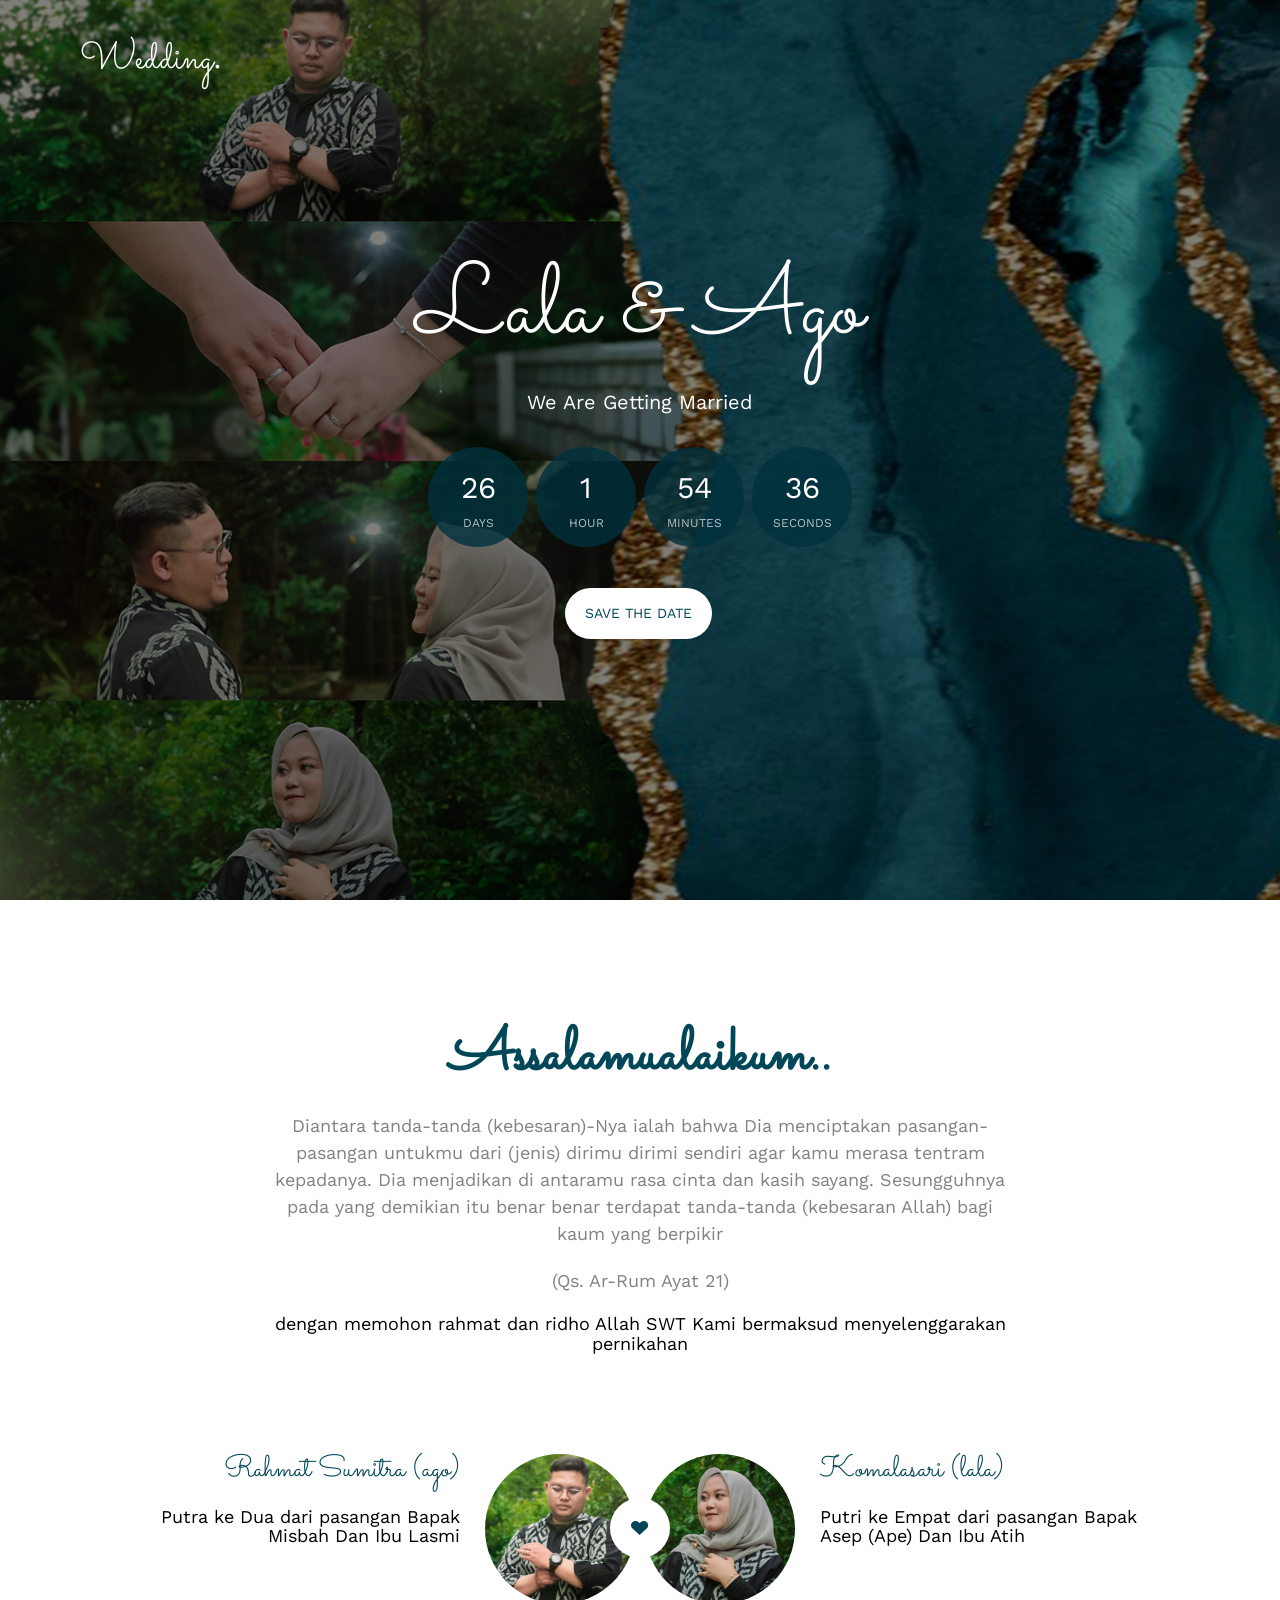
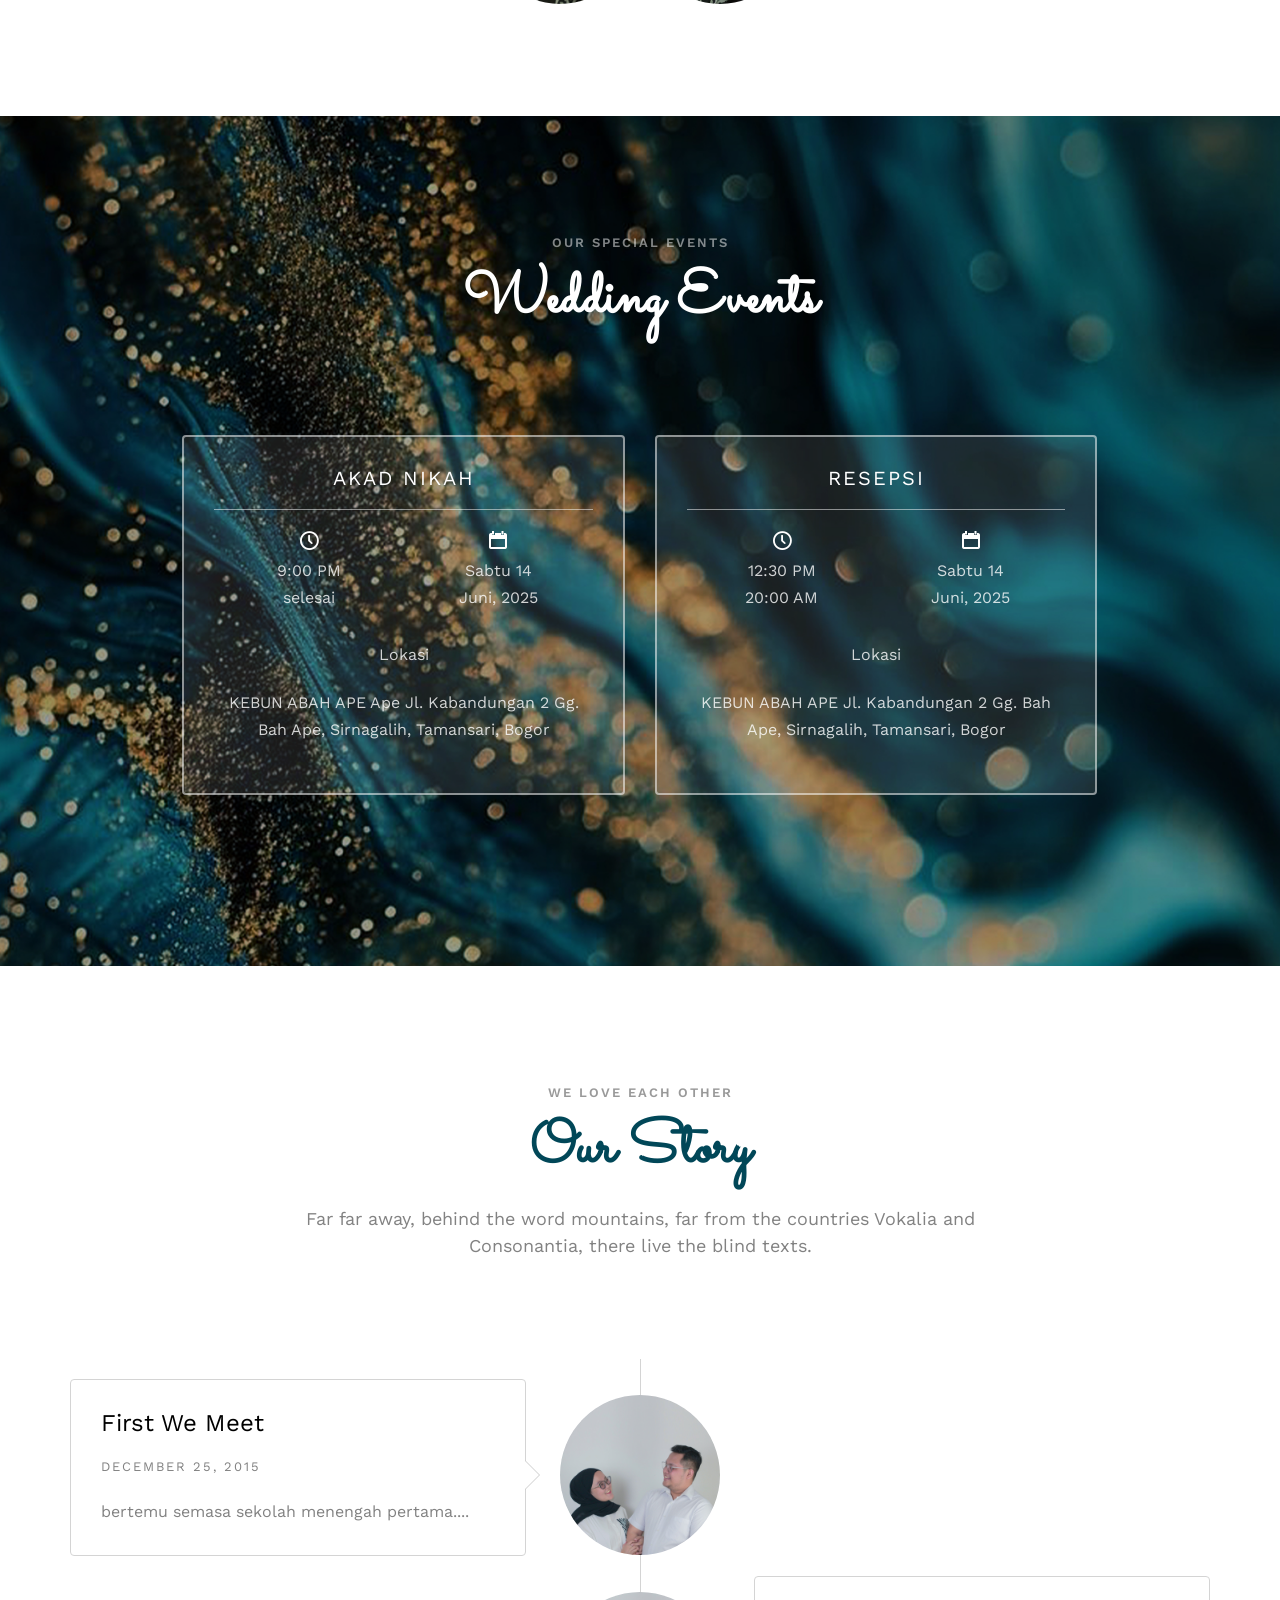
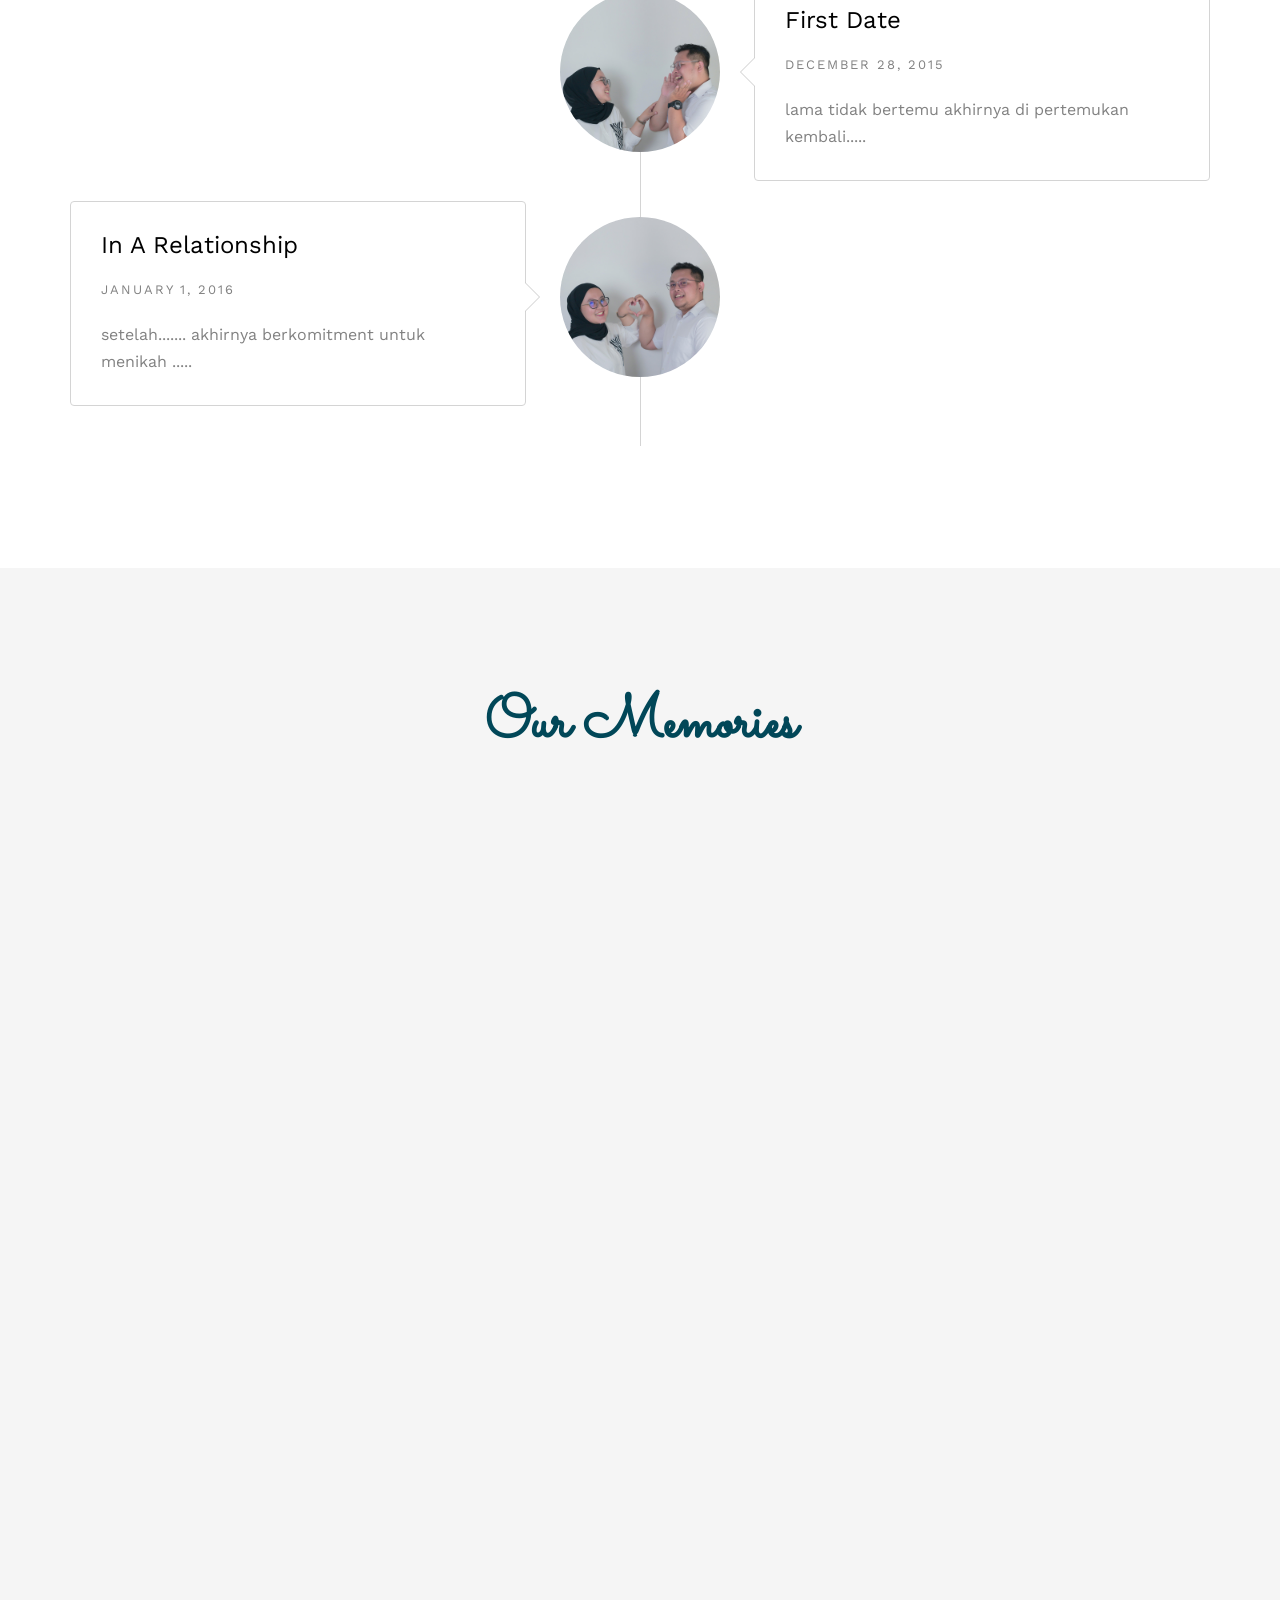
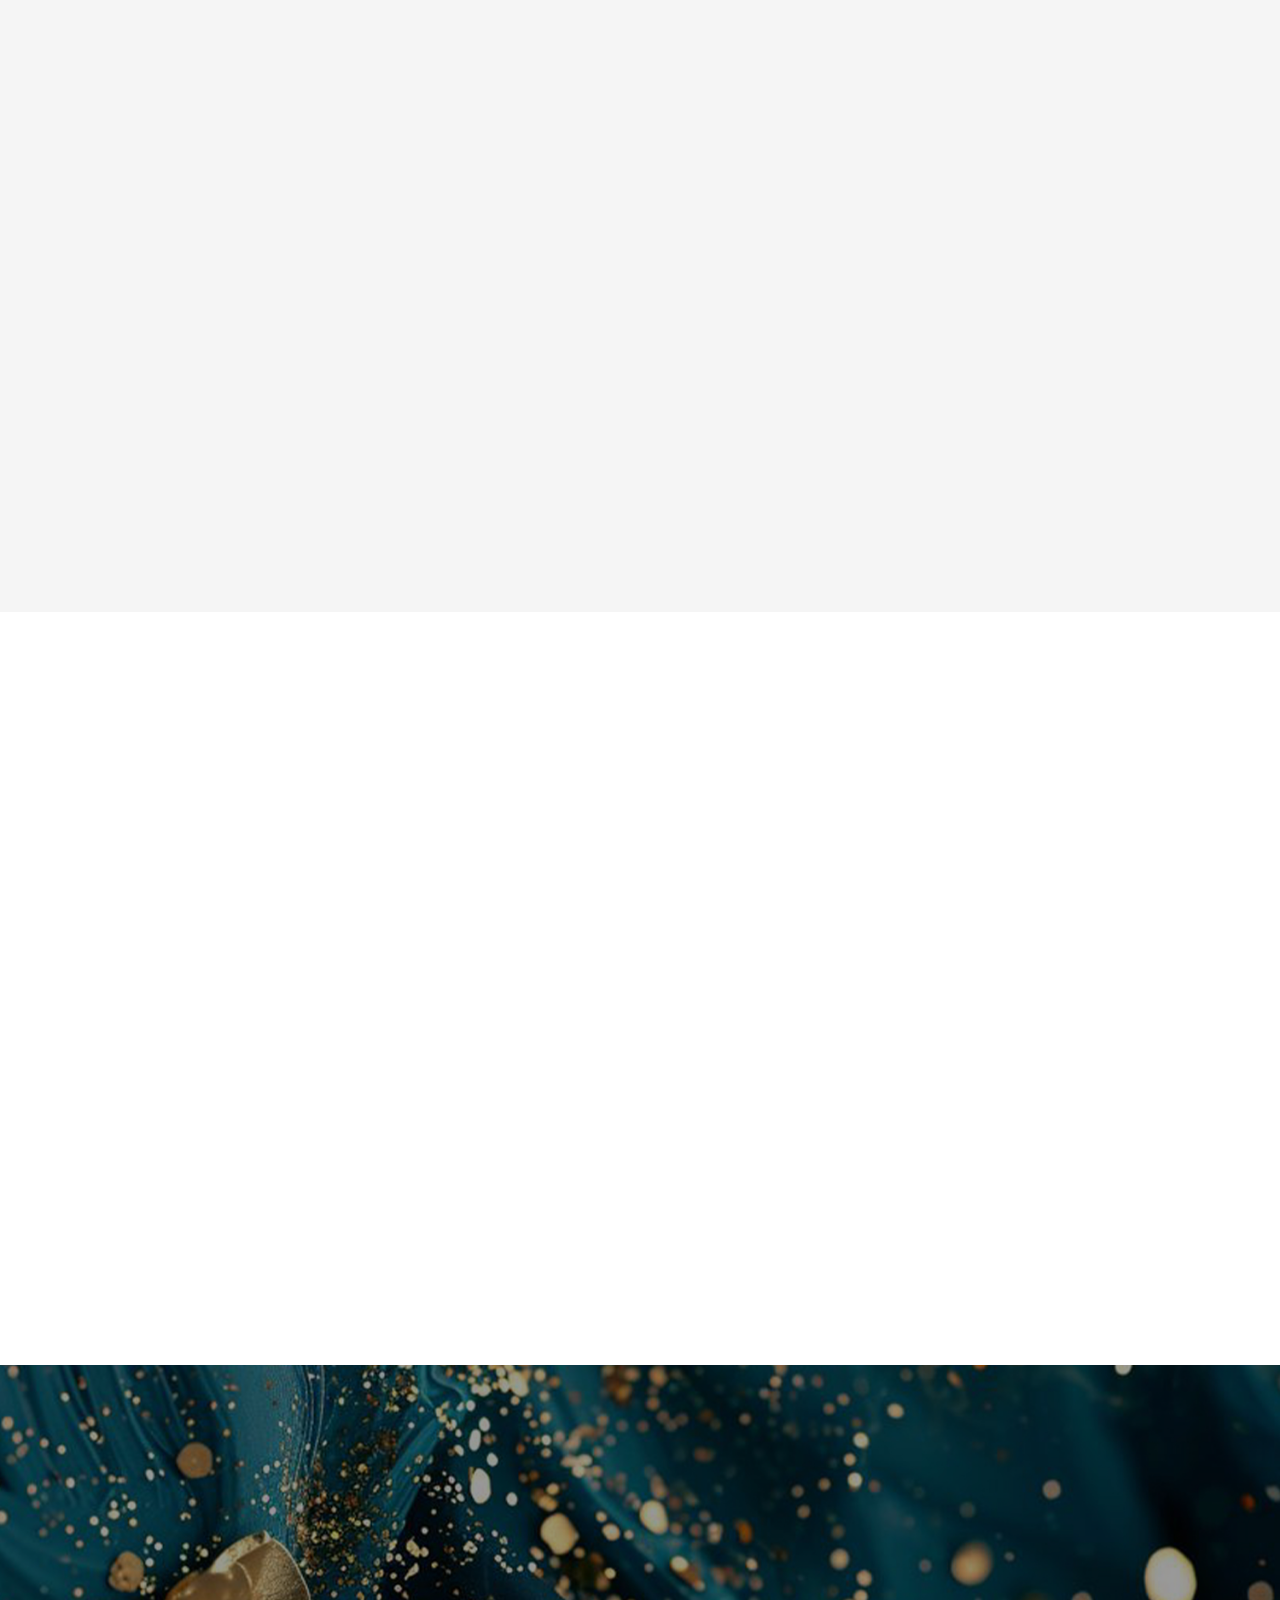
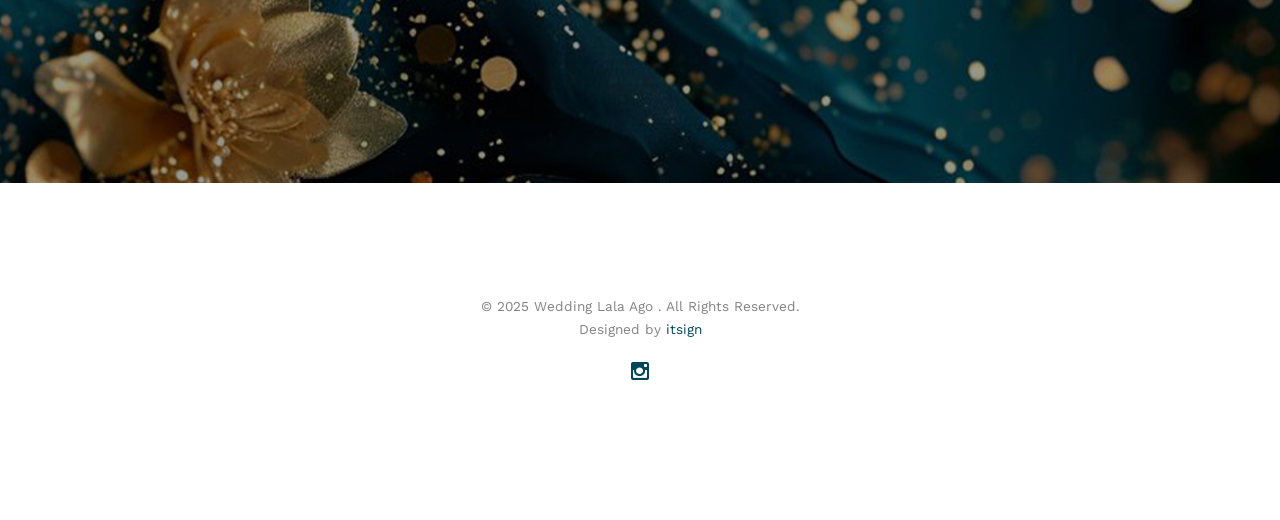
==== undangan.html @ a0075bac "Add files via upload" ====
<!DOCTYPE html>
<!--[if lt IE 7]>      <html class="no-js lt-ie9 lt-ie8 lt-ie7"> <![endif]-->
<!--[if IE 7]>         <html class="no-js lt-ie9 lt-ie8"> <![endif]-->
<!--[if IE 8]>         <html class="no-js lt-ie9"> <![endif]-->
<!--[if gt IE 8]><!--> <html class="no-js"> <!--<![endif]-->
	<head>


		
	<meta charset="utf-8">
	<meta http-equiv="X-UA-Compatible" content="IE=edge">
	<title>Wedding Invitation &mdash;  Lala Ago</title>
	<meta name="viewport" content="width=device-width, initial-scale=1">
	<meta name="description" content="Free HTML5 Template by FREEHTML5.CO" />
	<meta name="keywords" content="free html5, free template, free bootstrap, html5, css3, mobile first, responsive" />
	<meta name="author" content="FREEHTML5.CO" />

  <!-- 
	//////////////////////////////////////////////////////

	FREE HTML5 TEMPLATE 
	DESIGNED & DEVELOPED by FREEHTML5.CO
		
	Website: 		http://freehtml5.co/
	Email: 			info@freehtml5.co
	Twitter: 		http://twitter.com/fh5co
	Facebook: 		https://www.facebook.com/fh5co

	//////////////////////////////////////////////////////
	 -->

  	<!-- Facebook and Twitter integration -->
	<meta property="og:title" content=""/>
	<meta property="og:image" content=""/>
	<meta property="og:url" content=""/>
	<meta property="og:site_name" content=""/>
	<meta property="og:description" content=""/>
	<meta name="twitter:title" content="" />
	<meta name="twitter:image" content="" />
	<meta name="twitter:url" content="" />
	<meta name="twitter:card" content="" />

	<link href='https://fonts.googleapis.com/css?family=Work+Sans:400,300,600,400italic,700' rel='stylesheet' type='text/css'>
	<link href="https://fonts.googleapis.com/css?family=Sacramento" rel="stylesheet">
	
	<!-- Animate.css -->
	<link rel="stylesheet" href="css/animate.css">
	<!-- Icomoon Icon Fonts-->
	<link rel="stylesheet" href="css/icomoon.css">
	<!-- Bootstrap  -->
	<link rel="stylesheet" href="css/bootstrap.css">

	<!-- Magnific Popup -->
	<link rel="stylesheet" href="css/magnific-popup.css">

	<!-- Owl Carousel  -->
	<link rel="stylesheet" href="css/owl.carousel.min.css">
	<link rel="stylesheet" href="css/owl.theme.default.min.css">

	<!-- Theme style  -->
	<link rel="stylesheet" href="css/style.css">

	<!-- Modernizr JS -->
	<script src="js/modernizr-2.6.2.min.js"></script>
	<!-- FOR IE9 below -->
	<!--[if lt IE 9]>
	<script src="js/respond.min.js"></script>
	<![endif]-->

	<script>
		function playmusic() { var audio('lagu.mp3'); // Ganti 'musik.mp3' dengan nama file musik Anda
    audio.play();}
	</script>
	</head>

	
	<body>
		
	<audio id="myaudio" src="lagu.mp3" autoplay></audio>	

	<audio autoplay="true">
		<source src="lagu.mp3" type="audio/mpeg">
	</audio>
		
	<div class="fh5co-loader"></div>
	
	<div id="">
	<nav class="fh5co-nav" role="navigation">
		<div class="container">
			<div class="row">
				<div class="col-xs-2">
					<div id="fh5co-logo"><a href="index.html">Wedding<strong>.</strong></a></div>
				</div>
				<div class="col-xs-10 text-right menu-1">
					
				</div>
			</div>
			
		</div>
	</nav>

	

	<header id="fh5co-header" class="fh5co-cover" role="banner" style="background-image:url(images/img_bg_2.jpg);" data-stellar-background-ratio="0.5">
		<div class="overlay"></div>
		<div class="container">
			<div class="row">
				<div class="col-md-8 col-md-offset-2 text-center">
					<div class="display-t">
						<div class="display-tc animate-box" data-animate-effect="fadeIn">
							<h1>Lala &amp; Ago</h1>
							<h2>We Are Getting Married</h2>
							<div class="simply-countdown simply-countdown-one"></div>
							<p><a href="" class="btn btn-default btn-sm">Save the date</a></p>
						</div>
					</div>
				</div>
			</div>
		</div>
	</header>

	<div id="fh5co-couple">
		<div class="container">
			<div class="row">
				<div class="col-md-8 col-md-offset-2 text-center fh5co-heading animate-box">
					<h2>Assalamualaikum..</h2>
					<p>Diantara tanda-tanda (kebesaran)-Nya ialah bahwa Dia menciptakan pasangan-pasangan untukmu dari (jenis) dirimu dirimi sendiri agar kamu merasa tentram kepadanya. Dia menjadikan di antaramu rasa cinta dan kasih sayang. Sesungguhnya pada yang demikian itu benar benar terdapat tanda-tanda (kebesaran Allah) bagi kaum yang berpikir</p>
					<p>(Qs. Ar-Rum Ayat 21)</p>
					<h4>dengan memohon rahmat dan ridho Allah SWT Kami bermaksud menyelenggarakan pernikahan</h4>
					<p></p>
				</div>
			</div>
			<div class="couple-wrap animate-box">
				<div class="couple-half">
					<div class="groom">
						<img src="images/groom.jpg" alt="groom" class="img-responsive">
					</div>
					<div class="desc-groom">
						<h3>Rahmat Sumitra (ago) </h3>
						<h4>Putra ke Dua dari pasangan Bapak Misbah Dan Ibu Lasmi</h4>
					</div>
				</div>
				<p class="heart text-center"><i class="icon-heart2"></i></p>
				<div class="couple-half">
					<div class="bride">
						<img src="images/bride.jpg" alt="groom" class="img-responsive">
					</div>
					<div class="desc-bride">
						<h3>Komalasari (lala) </h3>
						<h4>Putri ke Empat dari pasangan Bapak Asep (Ape) Dan Ibu Atih</h4>
					</div>
				</div>
			</div>
		</div>
	</div>

	<div id="fh5co-event" class="fh5co-bg" style="background-image:url(images/img_bg_3.jpg);">
		<div class="overlay"></div>
		<div class="container">
			<div class="row">
				<div class="col-md-8 col-md-offset-2 text-center fh5co-heading animate-box">
					<span>Our Special Events</span>
					<h2>Wedding Events</h2>
				</div>
			</div>
			<div class="row">
				<div class="display-t">
					<div class="display-tc">
						<div class="col-md-10 col-md-offset-1">
							<div class="col-md-6 col-sm-6 text-center">
								<div class="event-wrap animate-box">
									<h3>Akad Nikah</h3>
									<div class="event-col">
										<i class="icon-clock"></i>
										<span>9:00 PM</span>
										<span>selesai</span>
									</div>
									<div class="event-col">
										<i class="icon-calendar"></i>
										<span>Sabtu 14</span>
										<span>Juni, 2025</span>
									</div>
									<p>Lokasi</p>
									<p>KEBUN ABAH APE Ape Jl. Kabandungan 2 Gg. Bah Ape, Sirnagalih, Tamansari, Bogor</p>
								</div>
							</div>
							<div class="col-md-6 col-sm-6 text-center">
								<div class="event-wrap animate-box">
									<h3>Resepsi</h3>
									<div class="event-col">
										<i class="icon-clock"></i>
										<span>12:30 PM</span>
										<span>20:00 AM</span>
									</div>
									<div class="event-col">
										<i class="icon-calendar"></i>
										<span>Sabtu 14</span>
										<span>Juni, 2025</span>
									</div>
									<p>Lokasi</p>
									<p>KEBUN ABAH APE Jl. Kabandungan 2 Gg. Bah Ape, Sirnagalih, Tamansari, Bogor</p>
								</div>
							</div>
						</div>
					</div>
				</div>
			</div>
		</div>
	</div>

	<div id="fh5co-couple-story">
		<div class="container">
			<div class="row">
				<div class="col-md-8 col-md-offset-2 text-center fh5co-heading animate-box">
					<span>We Love Each Other</span>
					<h2>Our Story</h2>
					<p>Far far away, behind the word mountains, far from the countries Vokalia and Consonantia, there live the blind texts.</p>
				</div>
			</div>
			<div class="row">
				<div class="col-md-12 col-md-offset-0">
					<ul class="timeline animate-box">
						<li class="animate-box">
							<div class="timeline-badge" style="background-image:url(images/couple-1.jpg);"></div>
							<div class="timeline-panel">
								<div class="timeline-heading">
									<h3 class="timeline-title">First We Meet</h3>
									<span class="date">December 25, 2015</span>
								</div>
								<div class="timeline-body">
									<p>bertemu semasa sekolah menengah pertama....</p>
								</div>
							</div>
						</li>
						<li class="timeline-inverted animate-box">
							<div class="timeline-badge" style="background-image:url(images/couple-2.jpg);"></div>
							<div class="timeline-panel">
								<div class="timeline-heading">
									<h3 class="timeline-title">First Date</h3>
									<span class="date">December 28, 2015</span>
								</div>
								<div class="timeline-body">
									<p>lama tidak bertemu akhirnya di pertemukan kembali.....</p>
								</div>
							</div>
						</li>
						<li class="animate-box">
							<div class="timeline-badge" style="background-image:url(images/couple-3.jpg);"></div>
							<div class="timeline-panel">
								<div class="timeline-heading">
									<h3 class="timeline-title">In A Relationship</h3>
									<span class="date">January 1, 2016</span>
								</div>
								<div class="timeline-body">
									<p>setelah....... akhirnya berkomitment untuk menikah .....</p>
								</div>
							</div>
						</li>
			    	</ul>
				</div>
			</div>
		</div>
	</div>

	<div id="fh5co-gallery" class="fh5co-section-gray">
		<div class="container">
			<div class="row">
				<div class="col-md-8 col-md-offset-2 text-center fh5co-heading animate-box">
					<span></span>
					<h2>Our Memories</h2>
					<p></p>
				</div>
			</div>
			<div class="row row-bottom-padded-md">
				<div class="col-md-12">
					<ul id="fh5co-gallery-list">
						
						<li class="one-third animate-box" data-animate-effect="fadeIn" style="background-image: url(images/gallery-1.jpg); "> 
						<a href="images/gallery-1.jpg">
							<div class="case-studies-summary">
								<span></span>
								<h2></h2>
							</div>
						</a>
					</li>
					<li class="one-third animate-box" data-animate-effect="fadeIn" style="background-image: url(images/gallery-2.jpg); ">
						<a href="#" class="color-2">
							<div class="case-studies-summary">
								<span></span>
								<h2></h2>
							</div>
						</a>
					</li>


					<li class="one-third animate-box" data-animate-effect="fadeIn" style="background-image: url(images/gallery-3.jpg); ">
						<a href="#" class="color-3">
							<div class="case-studies-summary">
								<span></span>
								<h2></h2>
							</div>
						</a>
					</li>
					<li class="one-third animate-box" data-animate-effect="fadeIn" style="background-image: url(images/gallery-4.jpg); ">
						<a href="#" class="color-4">
							<div class="case-studies-summary">
								<span></span>
								<h2></h2>
							</div>
						</a>
					</li>

						<li class="one-third animate-box" data-animate-effect="fadeIn" style="background-image: url(images/gallery-5.jpg); ">
							<a href="#" class="color-3">
								<div class="case-studies-summary">
									<span></span>
									<h2></h2>
								</div>
							</a>
						</li>
						<li class="one-third animate-box" data-animate-effect="fadeIn" style="background-image: url(images/gallery-6.jpg); ">
							<a href="#" class="color-4">
								<div class="case-studies-summary">
									<span></span>
									<h2></h2>
								</div>
							</a>
						</li>

						<li class="one-third animate-box" data-animate-effect="fadeIn" style="background-image: url(images/gallery-7.jpg); ">
							<a href="#" class="color-4">
								<div class="case-studies-summary">
									<span></span>
									<h2></h2>
								</div>
							</a>
						</li>

						<li class="one-third animate-box" data-animate-effect="fadeIn" style="background-image: url(images/gallery-8.jpg); "> 
							<a href="#" class="color-5">
								<div class="case-studies-summary">
									<span></span>
									<h2></h2>
								</div>
							</a>
						</li>
						<li class="one-third animate-box" data-animate-effect="fadeIn" style="background-image: url(images/gallery-9.jpg); ">
							<a href="#" class="color-6">
								<div class="case-studies-summary">
									<span></span>
									<h2></h2>
								</div>
							</a>
						</li>
					</ul>		
				</div>
			</div>
		</div>
	</div>

	

	<div id="fh5co-testimonial">
		<div class="container">
			<div class="row">
				<div class="row animate-box">
					<div class="col-md-8 col-md-offset-2 text-center fh5co-heading">
						<span>Best Wishes</span>
						<h2>Friends Wishes</h2>
					</div>
				</div>
				<div class="row">
					<div class="col-md-12 animate-box">
						<div class="wrap-testimony">
							<div class="owl-carousel-fullwidth">
								<div class="item">
									<div class="testimony-slide active text-center">
										<figure>
											<img src="images/couple-1.jpg" alt="user">
										</figure>
										<span>Rafi Majid <a href="#" class="twitter"></a></span>
										<blockquote>
											<p>"happy wedding my bro semoga menjadi keluarga sakinah mawadah warohmah aamiin"</p>
										</blockquote>
									</div>
								</div>
								<div class="item">
									<div class="testimony-slide active text-center">
										<figure>
											<img src="images/couple-2.jpg" alt="user">
										</figure>
										<span>siapa aja <a href="#" class="twitter"></a></span>
										<blockquote>
											<p>"selamat menempuh hidup baru bestie.."</p>
										</blockquote>
									</div>
								</div>
								<div class="item">
									<div class="testimony-slide active text-center">
										<figure>
											<img src="images/couple-3.jpg" alt="user">
										</figure>
										<span>siapa lah<a href="#" class="twitter"></a></span>
										<blockquote>
											<p>"happy wedding bro"</p>
										</blockquote>
									</div>
								</div>
							</div>
						</div>
					</div>
				</div>
			</div>
		</div>
	</div>

	

	<div id="fh5co-started" class="fh5co-bg" style="background-image:url(images/img_bg_4.jpg);">
		<div class="overlay"></div>
		<div class="container">
			<div class="row animate-box">
				<div class="col-md-8 col-md-offset-2 text-center fh5co-heading">
					<p>Merupakan suatu kehormatan dan kebahagiaan bagi kami apabila Bapak/ibu/Saudara/i berkenan hadir untuk memberikan restu</p>
					<h2>Wassalamualikum wr wb</h2>
					
				</div>
			</div>
			
		</div>
	</div>

	<footer id="fh5co-footer" role="contentinfo">
		<div class="container">

			<div class="row copyright">
				<div class="col-md-12 text-center">
					<p>
						<small class="block">&copy; 2025 Wedding Lala Ago . All Rights Reserved.</small> 
						<small class="block">Designed by <a href="http://freehtml5.co/" target="_blank">itsign</a>  </a></small>
					</p>
					<p>
						<ul class="fh5co-social-icons">
							<li><a href="https://www.instagram.com/itssign.co?utm_source=ig_web_button_share_sheet&igsh=ZDNlZDc0MzIxNw=="><i class="icon-instagram"></i></a></li>
					</p>
				</div>
			</div>

		</div>
	</footer>
	</div>

	<div class="gototop js-top">
		<a href="#" class="js-gotop"><i class="icon-arrow-up"></i></a>
	</div>


	
	<!-- jQuery -->
	<script src="js/jquery.min.js"></script>
	<!-- jQuery Easing -->
	<script src="js/jquery.easing.1.3.js"></script>
	<!-- Bootstrap -->
	<script src="js/bootstrap.min.js"></script>
	<!-- Waypoints -->
	<script src="js/jquery.waypoints.min.js"></script>
	<!-- Carousel -->
	<script src="js/owl.carousel.min.js"></script>
	<!-- countTo -->
	<script src="js/jquery.countTo.js"></script>

	<!-- Stellar -->
	<script src="js/jquery.stellar.min.js"></script>
	<!-- Magnific Popup -->
	<script src="js/jquery.magnific-popup.min.js"></script>
	<script src="js/magnific-popup-options.js"></script>

	<!-- // <script src="https://cdnjs.cloudflare.com/ajax/libs/prism/0.0.1/prism.min.js"></script> -->
	<script src="js/simplyCountdown.js"></script>
	<!-- Main -->
	<script src="js/main.js"></script>

	<script>
    var d = new Date(new Date().getTime() + 200 * 120 * 120 * 800);

    // default example
    simplyCountdown('.simply-countdown-one', {
        year: d.getFullYear(2025),
        month: d.getMonth(06) + 1,
        day: d.getDate(14)
    });

    //jQuery example
    $('#simply-countdown-losange').simplyCountdown({
        year: d.getFullYear(2025),
        month: d.getMonth(06) + 1,
        day: d.getDate(14),
        enableUtc: false
    });
</script>

	</body>
</html>
---- css/icomoon.css ----
@font-face {
  font-family: 'icomoon';
  src:  url('../fonts/icomoon/icomoon.eot?6iuir');
  src:  url('../fonts/icomoon/icomoon.eot?6iuir#iefix') format('embedded-opentype'),
    url('../fonts/icomoon/icomoon.ttf?6iuir') format('truetype'),
    url('../fonts/icomoon/icomoon.woff?6iuir') format('woff'),
    url('../fonts/icomoon/icomoon.svg?6iuir#icomoon') format('svg');
  font-weight: normal;
  font-style: normal;
}

[class^="icon-"], [class*=" icon-"] {
  /* use !important to prevent issues with browser extensions that change fonts */
  font-family: 'icomoon' !important;
  speak: none;
  font-style: normal;
  font-weight: normal;
  font-variant: normal;
  text-transform: none;
  line-height: 1;

  /* Better Font Rendering =========== */
  -webkit-font-smoothing: antialiased;
  -moz-osx-font-smoothing: grayscale;
}

.icon-eye:before {
  content: "\e000";
}
.icon-paper-clip:before {
  content: "\e001";
}
.icon-mail:before {
  content: "\e002";
}
.icon-toggle:before {
  content: "\e003";
}
.icon-layout:before {
  content: "\e004";
}
.icon-link:before {
  content: "\e005";
}
.icon-bell:before {
  content: "\e006";
}
.icon-lock:before {
  content: "\e007";
}
.icon-unlock:before {
  content: "\e008";
}
.icon-ribbon:before {
  content: "\e009";
}
.icon-image:before {
  content: "\e010";
}
.icon-signal:before {
  content: "\e011";
}
.icon-target:before {
  content: "\e012";
}
.icon-clipboard:before {
  content: "\e013";
}
.icon-clock:before {
  content: "\e014";
}
.icon-watch:before {
  content: "\e015";
}
.icon-air-play:before {
  content: "\e016";
}
.icon-camera:before {
  content: "\e017";
}
.icon-video:before {
  content: "\e018";
}
.icon-disc:before {
  content: "\e019";
}
.icon-printer:before {
  content: "\e020";
}
.icon-monitor:before {
  content: "\e021";
}
.icon-server:before {
  content: "\e022";
}
.icon-cog:before {
  content: "\e023";
}
.icon-heart:before {
  content: "\e024";
}
.icon-paragraph:before {
  content: "\e025";
}
.icon-align-justify:before {
  content: "\e026";
}
.icon-align-left:before {
  content: "\e027";
}
.icon-align-center:before {
  content: "\e028";
}
.icon-align-right:before {
  content: "\e029";
}
.icon-book:before {
  content: "\e030";
}
.icon-layers:before {
  content: "\e031";
}
.icon-stack:before {
  content: "\e032";
}
.icon-stack-2:before {
  content: "\e033";
}
.icon-paper:before {
  content: "\e034";
}
.icon-paper-stack:before {
  content: "\e035";
}
.icon-search:before {
  content: "\e036";
}
.icon-zoom-in:before {
  content: "\e037";
}
.icon-zoom-out:before {
  content: "\e038";
}
.icon-reply:before {
  content: "\e039";
}
.icon-circle-plus:before {
  content: "\e040";
}
.icon-circle-minus:before {
  content: "\e041";
}
.icon-circle-check:before {
  content: "\e042";
}
.icon-circle-cross:before {
  content: "\e043";
}
.icon-square-plus:before {
  content: "\e044";
}
.icon-square-minus:before {
  content: "\e045";
}
.icon-square-check:before {
  content: "\e046";
}
.icon-square-cross:before {
  content: "\e047";
}
.icon-microphone:before {
  content: "\e048";
}
.icon-record:before {
  content: "\e049";
}
.icon-skip-back:before {
  content: "\e050";
}
.icon-rewind:before {
  content: "\e051";
}
.icon-play:before {
  content: "\e052";
}
.icon-pause:before {
  content: "\e053";
}
.icon-stop:before {
  content: "\e054";
}
.icon-fast-forward:before {
  content: "\e055";
}
.icon-skip-forward:before {
  content: "\e056";
}
.icon-shuffle:before {
  content: "\e057";
}
.icon-repeat:before {
  content: "\e058";
}
.icon-folder:before {
  content: "\e059";
}
.icon-umbrella:before {
  content: "\e060";
}
.icon-moon:before {
  content: "\e061";
}
.icon-thermometer:before {
  content: "\e062";
}
.icon-drop:before {
  content: "\e063";
}
.icon-sun:before {
  content: "\e064";
}
.icon-cloud:before {
  content: "\e065";
}
.icon-cloud-upload:before {
  content: "\e066";
}
.icon-cloud-download:before {
  content: "\e067";
}
.icon-upload:before {
  content: "\e068";
}
.icon-download:before {
  content: "\e069";
}
.icon-location:before {
  content: "\e070";
}
.icon-location-2:before {
  content: "\e071";
}
.icon-map:before {
  content: "\e072";
}
.icon-battery:before {
  content: "\e073";
}
.icon-head:before {
  content: "\e074";
}
.icon-briefcase:before {
  content: "\e075";
}
.icon-speech-bubble:before {
  content: "\e076";
}
.icon-anchor:before {
  content: "\e077";
}
.icon-globe:before {
  content: "\e078";
}
.icon-box:before {
  content: "\e079";
}
.icon-reload:before {
  content: "\e080";
}
.icon-share:before {
  content: "\e081";
}
.icon-marquee:before {
  content: "\e082";
}
.icon-marquee-plus:before {
  content: "\e083";
}
.icon-marquee-minus:before {
  content: "\e084";
}
.icon-tag:before {
  content: "\e085";
}
.icon-power:before {
  content: "\e086";
}
.icon-command:before {
  content: "\e087";
}
.icon-alt:before {
  content: "\e088";
}
.icon-esc:before {
  content: "\e089";
}
.icon-bar-graph:before {
  content: "\e090";
}
.icon-bar-graph-2:before {
  content: "\e091";
}
.icon-pie-graph:before {
  content: "\e092";
}
.icon-star:before {
  content: "\e093";
}
.icon-arrow-left:before {
  content: "\e094";
}
.icon-arrow-right:before {
  content: "\e095";
}
.icon-arrow-up:before {
  content: "\e096";
}
.icon-arrow-down:before {
  content: "\e097";
}
.icon-volume:before {
  content: "\e098";
}
.icon-mute:before {
  content: "\e099";
}
.icon-content-right:before {
  content: "\e100";
}
.icon-content-left:before {
  content: "\e101";
}
.icon-grid:before {
  content: "\e102";
}
.icon-grid-2:before {
  content: "\e103";
}
.icon-columns:before {
  content: "\e104";
}
.icon-loader:before {
  content: "\e105";
}
.icon-bag:before {
  content: "\e106";
}
.icon-ban:before {
  content: "\e107";
}
.icon-flag:before {
  content: "\e108";
}
.icon-trash:before {
  content: "\e109";
}
.icon-expand:before {
  content: "\e110";
}
.icon-contract:before {
  content: "\e111";
}
.icon-maximize:before {
  content: "\e112";
}
.icon-minimize:before {
  content: "\e113";
}
.icon-plus:before {
  content: "\e114";
}
.icon-minus:before {
  content: "\e115";
}
.icon-check:before {
  content: "\e116";
}
.icon-cross:before {
  content: "\e117";
}
.icon-move:before {
  content: "\e118";
}
.icon-delete:before {
  content: "\e119";
}
.icon-menu:before {
  content: "\e120";
}
.icon-archive:before {
  content: "\e121";
}
.icon-inbox:before {
  content: "\e122";
}
.icon-outbox:before {
  content: "\e123";
}
.icon-file:before {
  content: "\e124";
}
.icon-file-add:before {
  content: "\e125";
}
.icon-file-subtract:before {
  content: "\e126";
}
.icon-help:before {
  content: "\e127";
}
.icon-open:before {
  content: "\e128";
}
.icon-ellipsis:before {
  content: "\e129";
}
.icon-add-to-list:before {
  content: "\e900";
}
.icon-classic-computer:before {
  content: "\e901";
}
.icon-controller-fast-backward:before {
  content: "\e902";
}
.icon-creative-commons-attribution:before {
  content: "\e903";
}
.icon-creative-commons-noderivs:before {
  content: "\e904";
}
.icon-creative-commons-noncommercial-eu:before {
  content: "\e905";
}
.icon-creative-commons-noncommercial-us:before {
  content: "\e906";
}
.icon-creative-commons-public-domain:before {
  content: "\e907";
}
.icon-creative-commons-remix:before {
  content: "\e908";
}
.icon-creative-commons-share:before {
  content: "\e909";
}
.icon-creative-commons-sharealike:before {
  content: "\e90a";
}
.icon-creative-commons:before {
  content: "\e90b";
}
.icon-document-landscape:before {
  content: "\e90c";
}
.icon-remove-user:before {
  content: "\e90d";
}
.icon-warning:before {
  content: "\e90e";
}
.icon-arrow-bold-down:before {
  content: "\e90f";
}
.icon-arrow-bold-left:before {
  content: "\e910";
}
.icon-arrow-bold-right:before {
  content: "\e911";
}
.icon-arrow-bold-up:before {
  content: "\e912";
}
.icon-arrow-down2:before {
  content: "\e913";
}
.icon-arrow-left2:before {
  content: "\e914";
}
.icon-arrow-long-down:before {
  content: "\e915";
}
.icon-arrow-long-left:before {
  content: "\e916";
}
.icon-arrow-long-right:before {
  content: "\e917";
}
.icon-arrow-long-up:before {
  content: "\e918";
}
.icon-arrow-right2:before {
  content: "\e919";
}
.icon-arrow-up2:before {
  content: "\e91a";
}
.icon-arrow-with-circle-down:before {
  content: "\e91b";
}
.icon-arrow-with-circle-left:before {
  content: "\e91c";
}
.icon-arrow-with-circle-right:before {
  content: "\e91d";
}
.icon-arrow-with-circle-up:before {
  content: "\e91e";
}
.icon-bookmark:before {
  content: "\e91f";
}
.icon-bookmarks:before {
  content: "\e920";
}
.icon-chevron-down:before {
  content: "\e921";
}
.icon-chevron-left:before {
  content: "\e922";
}
.icon-chevron-right:before {
  content: "\e923";
}
.icon-chevron-small-down:before {
  content: "\e924";
}
.icon-chevron-small-left:before {
  content: "\e925";
}
.icon-chevron-small-right:before {
  content: "\e926";
}
.icon-chevron-small-up:before {
  content: "\e927";
}
.icon-chevron-thin-down:before {
  content: "\e928";
}
.icon-chevron-thin-left:before {
  content: "\e929";
}
.icon-chevron-thin-right:before {
  content: "\e92a";
}
.icon-chevron-thin-up:before {
  content: "\e92b";
}
.icon-chevron-up:before {
  content: "\e92c";
}
.icon-chevron-with-circle-down:before {
  content: "\e92d";
}
.icon-chevron-with-circle-left:before {
  content: "\e92e";
}
.icon-chevron-with-circle-right:before {
  content: "\e92f";
}
.icon-chevron-with-circle-up:before {
  content: "\e930";
}
.icon-cloud2:before {
  content: "\e931";
}
.icon-controller-fast-forward:before {
  content: "\e932";
}
.icon-controller-jump-to-start:before {
  content: "\e933";
}
.icon-controller-next:before {
  content: "\e934";
}
.icon-controller-paus:before {
  content: "\e935";
}
.icon-controller-play:before {
  content: "\e936";
}
.icon-controller-record:before {
  content: "\e937";
}
.icon-controller-stop:before {
  content: "\e938";
}
.icon-controller-volume:before {
  content: "\e939";
}
.icon-dot-single:before {
  content: "\e93a";
}
.icon-dots-three-horizontal:before {
  content: "\e93b";
}
.icon-dots-three-vertical:before {
  content: "\e93c";
}
.icon-dots-two-horizontal:before {
  content: "\e93d";
}
.icon-dots-two-vertical:before {
  content: "\e93e";
}
.icon-download2:before {
  content: "\e93f";
}
.icon-emoji-flirt:before {
  content: "\e940";
}
.icon-flow-branch:before {
  content: "\e941";
}
.icon-flow-cascade:before {
  content: "\e942";
}
.icon-flow-line:before {
  content: "\e943";
}
.icon-flow-parallel:before {
  content: "\e944";
}
.icon-flow-tree:before {
  content: "\e945";
}
.icon-install:before {
  content: "\e946";
}
.icon-layers2:before {
  content: "\e947";
}
.icon-open-book:before {
  content: "\e948";
}
.icon-resize-100:before {
  content: "\e949";
}
.icon-resize-full-screen:before {
  content: "\e94a";
}
.icon-save:before {
  content: "\e94b";
}
.icon-select-arrows:before {
  content: "\e94c";
}
.icon-sound-mute:before {
  content: "\e94d";
}
.icon-sound:before {
  content: "\e94e";
}
.icon-trash2:before {
  content: "\e94f";
}
.icon-triangle-down:before {
  content: "\e950";
}
.icon-triangle-left:before {
  content: "\e951";
}
.icon-triangle-right:before {
  content: "\e952";
}
.icon-triangle-up:before {
  content: "\e953";
}
.icon-uninstall:before {
  content: "\e954";
}
.icon-upload-to-cloud:before {
  content: "\e955";
}
.icon-upload2:before {
  content: "\e956";
}
.icon-add-user:before {
  content: "\e957";
}
.icon-address:before {
  content: "\e958";
}
.icon-adjust:before {
  content: "\e959";
}
.icon-air:before {
  content: "\e95a";
}
.icon-aircraft-landing:before {
  content: "\e95b";
}
.icon-aircraft-take-off:before {
  content: "\e95c";
}
.icon-aircraft:before {
  content: "\e95d";
}
.icon-align-bottom:before {
  content: "\e95e";
}
.icon-align-horizontal-middle:before {
  content: "\e95f";
}
.icon-align-left2:before {
  content: "\e960";
}
.icon-align-right2:before {
  content: "\e961";
}
.icon-align-top:before {
  content: "\e962";
}
.icon-align-vertical-middle:before {
  content: "\e963";
}
.icon-archive2:before {
  content: "\e964";
}
.icon-area-graph:before {
  content: "\e965";
}
.icon-attachment:before {
  content: "\e966";
}
.icon-awareness-ribbon:before {
  content: "\e967";
}
.icon-back-in-time:before {
  content: "\e968";
}
.icon-back:before {
  content: "\e969";
}
.icon-bar-graph2:before {
  content: "\e96a";
}
.icon-battery2:before {
  content: "\e96b";
}
.icon-beamed-note:before {
  content: "\e96c";
}
.icon-bell2:before {
  content: "\e96d";
}
.icon-blackboard:before {
  content: "\e96e";
}
.icon-block:before {
  content: "\e96f";
}
.icon-book2:before {
  content: "\e970";
}
.icon-bowl:before {
  content: "\e971";
}
.icon-box2:before {
  content: "\e972";
}
.icon-briefcase2:before {
  content: "\e973";
}
.icon-browser:before {
  content: "\e974";
}
.icon-brush:before {
  content: "\e975";
}
.icon-bucket:before {
  content: "\e976";
}
.icon-cake:before {
  content: "\e977";
}
.icon-calculator:before {
  content: "\e978";
}
.icon-calendar:before {
  content: "\e979";
}
.icon-camera2:before {
  content: "\e97a";
}
.icon-ccw:before {
  content: "\e97b";
}
.icon-chat:before {
  content: "\e97c";
}
.icon-check2:before {
  content: "\e97d";
}
.icon-circle-with-cross:before {
  content: "\e97e";
}
.icon-circle-with-minus:before {
  content: "\e97f";
}
.icon-circle-with-plus:before {
  content: "\e980";
}
.icon-circle:before {
  content: "\e981";
}
.icon-circular-graph:before {
  content: "\e982";
}
.icon-clapperboard:before {
  content: "\e983";
}
.icon-clipboard2:before {
  content: "\e984";
}
.icon-clock2:before {
  content: "\e985";
}
.icon-code:before {
  content: "\e986";
}
.icon-cog2:before {
  content: "\e987";
}
.icon-colours:before {
  content: "\e988";
}
.icon-compass:before {
  content: "\e989";
}
.icon-copy:before {
  content: "\e98a";
}
.icon-credit-card:before {
  content: "\e98b";
}
.icon-credit:before {
  content: "\e98c";
}
.icon-cross2:before {
  content: "\e98d";
}
.icon-cup:before {
  content: "\e98e";
}
.icon-cw:before {
  content: "\e98f";
}
.icon-cycle:before {
  content: "\e990";
}
.icon-database:before {
  content: "\e991";
}
.icon-dial-pad:before {
  content: "\e992";
}
.icon-direction:before {
  content: "\e993";
}
.icon-document:before {
  content: "\e994";
}
.icon-documents:before {
  content: "\e995";
}
.icon-drink:before {
  content: "\e996";
}
.icon-drive:before {
  content: "\e997";
}
.icon-drop2:before {
  content: "\e998";
}
.icon-edit:before {
  content: "\e999";
}
.icon-email:before {
  content: "\e99a";
}
.icon-emoji-happy:before {
  content: "\e99b";
}
.icon-emoji-neutral:before {
  content: "\e99c";
}
.icon-emoji-sad:before {
  content: "\e99d";
}
.icon-erase:before {
  content: "\e99e";
}
.icon-eraser:before {
  content: "\e99f";
}
.icon-export:before {
  content: "\e9a0";
}
.icon-eye2:before {
  content: "\e9a1";
}
.icon-feather:before {
  content: "\e9a2";
}
.icon-flag2:before {
  content: "\e9a3";
}
.icon-flash:before {
  content: "\e9a4";
}
.icon-flashlight:before {
  content: "\e9a5";
}
.icon-flat-brush:before {
  content: "\e9a6";
}
.icon-folder-images:before {
  content: "\e9a7";
}
.icon-folder-music:before {
  content: "\e9a8";
}
.icon-folder-video:before {
  content: "\e9a9";
}
.icon-folder2:before {
  content: "\e9aa";
}
.icon-forward:before {
  content: "\e9ab";
}
.icon-funnel:before {
  content: "\e9ac";
}
.icon-game-controller:before {
  content: "\e9ad";
}
.icon-gauge:before {
  content: "\e9ae";
}
.icon-globe2:before {
  content: "\e9af";
}
.icon-graduation-cap:before {
  content: "\e9b0";
}
.icon-grid2:before {
  content: "\e9b1";
}
.icon-hair-cross:before {
  content: "\e9b2";
}
.icon-hand:before {
  content: "\e9b3";
}
.icon-heart-outlined:before {
  content: "\e9b4";
}
.icon-heart2:before {
  content: "\e9b5";
}
.icon-help-with-circle:before {
  content: "\e9b6";
}
.icon-help2:before {
  content: "\e9b7";
}
.icon-home:before {
  content: "\e9b8";
}
.icon-hour-glass:before {
  content: "\e9b9";
}
.icon-image-inverted:before {
  content: "\e9ba";
}
.icon-image2:before {
  content: "\e9bb";
}
.icon-images:before {
  content: "\e9bc";
}
.icon-inbox2:before {
  content: "\e9bd";
}
.icon-infinity:before {
  content: "\e9be";
}
.icon-info-with-circle:before {
  content: "\e9bf";
}
.icon-info:before {
  content: "\e9c0";
}
.icon-key:before {
  content: "\e9c1";
}
.icon-keyboard:before {
  content: "\e9c2";
}
.icon-lab-flask:before {
  content: "\e9c3";
}
.icon-landline:before {
  content: "\e9c4";
}
.icon-language:before {
  content: "\e9c5";
}
.icon-laptop:before {
  content: "\e9c6";
}
.icon-leaf:before {
  content: "\e9c7";
}
.icon-level-down:before {
  content: "\e9c8";
}
.icon-level-up:before {
  content: "\e9c9";
}
.icon-lifebuoy:before {
  content: "\e9ca";
}
.icon-light-bulb:before {
  content: "\e9cb";
}
.icon-light-down:before {
  content: "\e9cc";
}
.icon-light-up:before {
  content: "\e9cd";
}
.icon-line-graph:before {
  content: "\e9ce";
}
.icon-link2:before {
  content: "\e9cf";
}
.icon-list:before {
  content: "\e9d0";
}
.icon-location-pin:before {
  content: "\e9d1";
}
.icon-location2:before {
  content: "\e9d2";
}
.icon-lock-open:before {
  content: "\e9d3";
}
.icon-lock2:before {
  content: "\e9d4";
}
.icon-log-out:before {
  content: "\e9d5";
}
.icon-login:before {
  content: "\e9d6";
}
.icon-loop:before {
  content: "\e9d7";
}
.icon-magnet:before {
  content: "\e9d8";
}
.icon-magnifying-glass:before {
  content: "\e9d9";
}
.icon-mail2:before {
  content: "\e9da";
}
.icon-man:before {
  content: "\e9db";
}
.icon-map2:before {
  content: "\e9dc";
}
.icon-mask:before {
  content: "\e9dd";
}
.icon-medal:before {
  content: "\e9de";
}
.icon-megaphone:before {
  content: "\e9df";
}
.icon-menu2:before {
  content: "\e9e0";
}
.icon-message:before {
  content: "\e9e1";
}
.icon-mic:before {
  content: "\e9e2";
}
.icon-minus2:before {
  content: "\e9e3";
}
.icon-mobile:before {
  content: "\e9e4";
}
.icon-modern-mic:before {
  content: "\e9e5";
}
.icon-moon2:before {
  content: "\e9e6";
}
.icon-mouse:before {
  content: "\e9e7";
}
.icon-music:before {
  content: "\e9e8";
}
.icon-network:before {
  content: "\e9e9";
}
.icon-new-message:before {
  content: "\e9ea";
}
.icon-new:before {
  content: "\e9eb";
}
.icon-news:before {
  content: "\e9ec";
}
.icon-note:before {
  content: "\e9ed";
}
.icon-notification:before {
  content: "\e9ee";
}
.icon-old-mobile:before {
  content: "\e9ef";
}
.icon-old-phone:before {
  content: "\e9f0";
}
.icon-palette:before {
  content: "\e9f1";
}
.icon-paper-plane:before {
  content: "\e9f2";
}
.icon-pencil:before {
  content: "\e9f3";
}
.icon-phone:before {
  content: "\e9f4";
}
.icon-pie-chart:before {
  content: "\e9f5";
}
.icon-pin:before {
  content: "\e9f6";
}
.icon-plus2:before {
  content: "\e9f7";
}
.icon-popup:before {
  content: "\e9f8";
}
.icon-power-plug:before {
  content: "\e9f9";
}
.icon-price-ribbon:before {
  content: "\e9fa";
}
.icon-price-tag:before {
  content: "\e9fb";
}
.icon-print:before {
  content: "\e9fc";
}
.icon-progress-empty:before {
  content: "\e9fd";
}
.icon-progress-full:before {
  content: "\e9fe";
}
.icon-progress-one:before {
  content: "\e9ff";
}
.icon-progress-two:before {
  content: "\ea00";
}
.icon-publish:before {
  content: "\ea01";
}
.icon-quote:before {
  content: "\ea02";
}
.icon-radio:before {
  content: "\ea03";
}
.icon-reply-all:before {
  content: "\ea04";
}
.icon-reply2:before {
  content: "\ea05";
}
.icon-retweet:before {
  content: "\ea06";
}
.icon-rocket:before {
  content: "\ea07";
}
.icon-round-brush:before {
  content: "\ea08";
}
.icon-rss:before {
  content: "\ea09";
}
.icon-ruler:before {
  content: "\ea0a";
}
.icon-scissors:before {
  content: "\ea0b";
}
.icon-share-alternitive:before {
  content: "\ea0c";
}
.icon-share2:before {
  content: "\ea0d";
}
.icon-shareable:before {
  content: "\ea0e";
}
.icon-shield:before {
  content: "\ea0f";
}
.icon-shop:before {
  content: "\ea10";
}
.icon-shopping-bag:before {
  content: "\ea11";
}
.icon-shopping-basket:before {
  content: "\ea12";
}
.icon-shopping-cart:before {
  content: "\ea13";
}
.icon-shuffle2:before {
  content: "\ea14";
}
.icon-signal2:before {
  content: "\ea15";
}
.icon-sound-mix:before {
  content: "\ea16";
}
.icon-sports-club:before {
  content: "\ea17";
}
.icon-spreadsheet:before {
  content: "\ea18";
}
.icon-squared-cross:before {
  content: "\ea19";
}
.icon-squared-minus:before {
  content: "\ea1a";
}
.icon-squared-plus:before {
  content: "\ea1b";
}
.icon-star-outlined:before {
  content: "\ea1c";
}
.icon-star2:before {
  content: "\ea1d";
}
.icon-stopwatch:before {
  content: "\ea1e";
}
.icon-suitcase:before {
  content: "\ea1f";
}
.icon-swap:before {
  content: "\ea20";
}
.icon-sweden:before {
  content: "\ea21";
}
.icon-switch:before {
  content: "\ea22";
}
.icon-tablet:before {
  content: "\ea23";
}
.icon-tag2:before {
  content: "\ea24";
}
.icon-text-document-inverted:before {
  content: "\ea25";
}
.icon-text-document:before {
  content: "\ea26";
}
.icon-text:before {
  content: "\ea27";
}
.icon-thermometer2:before {
  content: "\ea28";
}
.icon-thumbs-down:before {
  content: "\ea29";
}
.icon-thumbs-up:before {
  content: "\ea2a";
}
.icon-thunder-cloud:before {
  content: "\ea2b";
}
.icon-ticket:before {
  content: "\ea2c";
}
.icon-time-slot:before {
  content: "\ea2d";
}
.icon-tools:before {
  content: "\ea2e";
}
.icon-traffic-cone:before {
  content: "\ea2f";
}
.icon-tree:before {
  content: "\ea30";
}
.icon-trophy:before {
  content: "\ea31";
}
.icon-tv:before {
  content: "\ea32";
}
.icon-typing:before {
  content: "\ea33";
}
.icon-unread:before {
  content: "\ea34";
}
.icon-untag:before {
  content: "\ea35";
}
.icon-user:before {
  content: "\ea36";
}
.icon-users:before {
  content: "\ea37";
}
.icon-v-card:before {
  content: "\ea38";
}
.icon-video2:before {
  content: "\ea39";
}
.icon-vinyl:before {
  content: "\ea3a";
}
.icon-voicemail:before {
  content: "\ea3b";
}
.icon-wallet:before {
  content: "\ea3c";
}
.icon-water:before {
  content: "\ea3d";
}
.icon-px-with-circle:before {
  content: "\ea3e";
}
.icon-px:before {
  content: "\ea3f";
}
.icon-basecamp:before {
  content: "\ea40";
}
.icon-behance:before {
  content: "\ea41";
}
.icon-creative-cloud:before {
  content: "\ea42";
}
.icon-dropbox:before {
  content: "\ea43";
}
.icon-evernote:before {
  content: "\ea44";
}
.icon-flattr:before {
  content: "\ea45";
}
.icon-foursquare:before {
  content: "\ea46";
}
.icon-google-drive:before {
  content: "\ea47";
}
.icon-google-hangouts:before {
  content: "\ea48";
}
.icon-grooveshark:before {
  content: "\ea49";
}
.icon-icloud:before {
  content: "\ea4a";
}
.icon-mixi:before {
  content: "\ea4b";
}
.icon-onedrive:before {
  content: "\ea4c";
}
.icon-paypal:before {
  content: "\ea4d";
}
.icon-picasa:before {
  content: "\ea4e";
}
.icon-qq:before {
  content: "\ea4f";
}
.icon-rdio-with-circle:before {
  content: "\ea50";
}
.icon-renren:before {
  content: "\ea51";
}
.icon-scribd:before {
  content: "\ea52";
}
.icon-sina-weibo:before {
  content: "\ea53";
}
.icon-skype-with-circle:before {
  content: "\ea54";
}
.icon-skype:before {
  content: "\ea55";
}
.icon-slideshare:before {
  content: "\ea56";
}
.icon-smashing:before {
  content: "\ea57";
}
.icon-soundcloud:before {
  content: "\ea58";
}
.icon-spotify-with-circle:before {
  content: "\ea59";
}
.icon-spotify:before {
  content: "\ea5a";
}
.icon-swarm:before {
  content: "\ea5b";
}
.icon-vine-with-circle:before {
  content: "\ea5c";
}
.icon-vine:before {
  content: "\ea5d";
}
.icon-vk-alternitive:before {
  content: "\ea5e";
}
.icon-vk-with-circle:before {
  content: "\ea5f";
}
.icon-vk:before {
  content: "\ea60";
}
.icon-xing-with-circle:before {
  content: "\ea61";
}
.icon-xing:before {
  content: "\ea62";
}
.icon-yelp:before {
  content: "\ea63";
}
.icon-dribbble-with-circle:before {
  content: "\ea64";
}
.icon-dribbble:before {
  content: "\ea65";
}
.icon-facebook-with-circle:before {
  content: "\ea66";
}
.icon-facebook:before {
  content: "\ea67";
}
.icon-flickr-with-circle:before {
  content: "\ea68";
}
.icon-flickr:before {
  content: "\ea69";
}
.icon-github-with-circle:before {
  content: "\ea6a";
}
.icon-github:before {
  content: "\ea6b";
}
.icon-google-with-circle:before {
  content: "\ea6c";
}
.icon-google:before {
  content: "\ea6d";
}
.icon-instagram-with-circle:before {
  content: "\ea6e";
}
.icon-instagram:before {
  content: "\ea6f";
}
.icon-lastfm-with-circle:before {
  content: "\ea70";
}
.icon-lastfm:before {
  content: "\ea71";
}
.icon-linkedin-with-circle:before {
  content: "\ea72";
}
.icon-linkedin:before {
  content: "\ea73";
}
.icon-pinterest-with-circle:before {
  content: "\ea74";
}
.icon-pinterest:before {
  content: "\ea75";
}
.icon-rdio:before {
  content: "\ea76";
}
.icon-stumbleupon-with-circle:before {
  content: "\ea77";
}
.icon-stumbleupon:before {
  content: "\ea78";
}
.icon-tumblr-with-circle:before {
  content: "\ea79";
}
.icon-tumblr:before {
  content: "\ea7a";
}
.icon-twitter-with-circle:before {
  content: "\ea7b";
}
.icon-twitter:before {
  content: "\ea7c";
}
.icon-vimeo-with-circle:before {
  content: "\ea7d";
}
.icon-vimeo:before {
  content: "\ea7e";
}
.icon-youtube-with-circle:before {
  content: "\ea7f";
}
.icon-youtube:before {
  content: "\ea80";
}
---- css/style.css ----
@font-face {
  font-family: 'icomoon';
  src: url("../fonts/icomoon/icomoon.eot?srf3rx");
  src: url("../fonts/icomoon/icomoon.eot?srf3rx#iefix") format("embedded-opentype"), url("../fonts/icomoon/icomoon.ttf?srf3rx") format("truetype"), url("../fonts/icomoon/icomoon.woff?srf3rx") format("woff"), url("../fonts/icomoon/icomoon.svg?srf3rx#icomoon") format("svg");
  font-weight: normal;
  font-style: normal;
}
/* =======================================================
*
* 	Template Style 
*
* ======================================================= */
body {
  font-family: "Work Sans", Arial, sans-serif;
  font-weight: 400;
  font-size: 16px;
  line-height: 1.7;
  color: #828282;
  background: #fff;
}

#page {
  position: relative;
  overflow-x: hidden;
  width: 100%;
  height: 100%;
  -webkit-transition: 0.5s;
  -o-transition: 0.5s;
  transition: 0.5s;
}
.offcanvas #page {
  overflow: hidden;
  position: absolute;
}
.offcanvas #page:after {
  -webkit-transition: 2s;
  -o-transition: 2s;
  transition: 2s;
  position: absolute;
  top: 0;
  right: 0;
  bottom: 0;
  left: 0;
  z-index: 101;
  background: rgba(0, 0, 0, 0.7);
  content: "";
}

a {
  color: #014758;
  -webkit-transition: 0.5s;
  -o-transition: 0.5s;
  transition: 0.5s;
}
a:hover, a:active, a:focus {
  color: #014758;
  outline: none;
  text-decoration: none;
}

p {
  margin-bottom: 20px;
}

h1, h2, h3, h4, h5, h6, figure {
  color: #000;
  font-family: "Work Sans", Arial, sans-serif;
  font-weight: 400;
  margin: 0 0 20px 0;
}

::-webkit-selection {
  color: #fff;
  background: #014758;
}

::-moz-selection {
  color: #fff;
  background: #014758;
}

::selection {
  color: #fff;
  background: #014758;
}

.fh5co-nav {
  position: absolute;
  top: 0;
  margin: 0;
  padding: 0;
  width: 100%;
  padding: 40px 0;
  z-index: 1001;
}
@media screen and (max-width: 768px) {
  .fh5co-nav {
    padding: 20px 0;
  }
}
.fh5co-nav #fh5co-logo {
  font-size: 40px;
  margin: 0;
  padding: 0;
  line-height: 40px;
  font-family: "Sacramento", Arial, serif;
}
.fh5co-nav a {
  padding: 5px 10px;
  color: #fff;
}
@media screen and (max-width: 768px) {
  .fh5co-nav .menu-1, .fh5co-nav .menu-2 {
    display: none;
  }
}
.fh5co-nav ul {
  padding: 0;
  margin: 2px 0 0 0;
}
.fh5co-nav ul li {
  padding: 0;
  margin: 0;
  list-style: none;
  display: inline;
}
.fh5co-nav ul li a {
  font-size: 14px;
  padding: 30px 10px;
  text-transform: uppercase;
  color: rgba(255, 255, 255, 0.5);
  -webkit-transition: 0.5s;
  -o-transition: 0.5s;
  transition: 0.5s;
}
.fh5co-nav ul li a:hover, .fh5co-nav ul li a:focus, .fh5co-nav ul li a:active {
  color: white;
}
.fh5co-nav ul li.has-dropdown {
  position: relative;
}
.fh5co-nav ul li.has-dropdown .dropdown {
  width: 130px;
  -webkit-box-shadow: 0px 14px 33px -9px rgba(0, 0, 0, 0.75);
  -moz-box-shadow: 0px 14px 33px -9px rgba(0, 0, 0, 0.75);
  box-shadow: 0px 14px 33px -9px rgba(0, 0, 0, 0.75);
  z-index: 1002;
  visibility: hidden;
  opacity: 0;
  position: absolute;
  top: 40px;
  left: 0;
  text-align: left;
  background: #fff;
  padding: 20px;
  -webkit-border-radius: 4px;
  -moz-border-radius: 4px;
  -ms-border-radius: 4px;
  border-radius: 4px;
  -webkit-transition: 0s;
  -o-transition: 0s;
  transition: 0s;
}
.fh5co-nav ul li.has-dropdown .dropdown:before {
  bottom: 100%;
  left: 40px;
  border: solid transparent;
  content: " ";
  height: 0;
  width: 0;
  position: absolute;
  pointer-events: none;
  border-bottom-color: #fff;
  border-width: 8px;
  margin-left: -8px;
}
.fh5co-nav ul li.has-dropdown .dropdown li {
  display: block;
  margin-bottom: 7px;
}
.fh5co-nav ul li.has-dropdown .dropdown li:last-child {
  margin-bottom: 0;
}
.fh5co-nav ul li.has-dropdown .dropdown li a {
  padding: 2px 0;
  display: block;
  color: #999999;
  line-height: 1.2;
  text-transform: none;
  font-size: 15px;
}
.fh5co-nav ul li.has-dropdown .dropdown li a:hover {
  color: #000;
}
.fh5co-nav ul li.has-dropdown:hover a, .fh5co-nav ul li.has-dropdown:focus a {
  color: #fff;
}
.fh5co-nav ul li.btn-cta a {
  color: #014758;
}
.fh5co-nav ul li.btn-cta a span {
  background: #fff;
  padding: 4px 20px;
  display: -moz-inline-stack;
  display: inline-block;
  zoom: 1;
  *display: inline;
  -webkit-transition: 0.3s;
  -o-transition: 0.3s;
  transition: 0.3s;
  -webkit-border-radius: 100px;
  -moz-border-radius: 100px;
  -ms-border-radius: 100px;
  border-radius: 100px;
}
.fh5co-nav ul li.btn-cta a:hover span {
  -webkit-box-shadow: 0px 14px 20px -9px rgba(0, 0, 0, 0.75);
  -moz-box-shadow: 0px 14px 20px -9px rgba(0, 0, 0, 0.75);
  box-shadow: 0px 14px 20px -9px rgba(0, 0, 0, 0.75);
}
.fh5co-nav ul li.active > a {
  color: #fff !important;
}

#fh5co-counter,
#fh5co-event,
.fh5co-bg {
  background-size: cover;
  background-position: top center;
  background-repeat: no-repeat;
  position: relative;
}

.fh5co-bg {
  background-position: center center;
  width: 100%;
  float: left;
  position: relative;
}

.fh5co-video {
  height: 450px;
  overflow: hidden;
  -webkit-border-radius: 7px;
  -moz-border-radius: 7px;
  -ms-border-radius: 7px;
  border-radius: 7px;
}
.fh5co-video a {
  z-index: 1001;
  position: absolute;
  top: 50%;
  left: 50%;
  margin-top: -45px;
  margin-left: -45px;
  width: 90px;
  height: 90px;
  display: table;
  text-align: center;
  background: #fff;
  -webkit-box-shadow: 0px 14px 30px -15px rgba(0, 0, 0, 0.75);
  -moz-box-shadow: 0px 14px 30px -15px rgba(0, 0, 0, 0.75);
  box-shadow: 0px 14px 30px -15px rgba(0, 0, 0, 0.75);
  -webkit-border-radius: 50%;
  -moz-border-radius: 50%;
  -ms-border-radius: 50%;
  border-radius: 50%;
}
.fh5co-video a i {
  text-align: center;
  display: table-cell;
  vertical-align: middle;
  font-size: 40px;
}
.fh5co-video .overlay {
  position: absolute;
  top: 0;
  left: 0;
  right: 0;
  bottom: 0;
  background: rgba(0, 0, 0, 0.5);
  -webkit-transition: 0.5s;
  -o-transition: 0.5s;
  transition: 0.5s;
}
.fh5co-video:hover .overlay {
  background: rgba(0, 0, 0, 0.7);
}
.fh5co-video:hover a {
  position: relative;
  -webkit-transform: scale(1.2);
  -moz-transform: scale(1.2);
  -ms-transform: scale(1.2);
  -o-transform: scale(1.2);
  transform: scale(1.2);
}

.fh5co-cover {
  height: 900px;
  background-size: cover;
  background-repeat: no-repeat;
  position: relative;
  width: 100%;
}
.fh5co-cover .overlay {
  z-index: 0;
  position: absolute;
  bottom: 0;
  top: 0;
  left: 0;
  right: 0;
  background: rgba(0, 0, 0, 0.5);
}
.fh5co-cover > .fh5co-container {
  position: relative;
  z-index: 10;
}
@media screen and (max-width: 768px) {
  .fh5co-cover {
    height: 600px;
  }
}
.fh5co-cover .display-t,
.fh5co-cover .display-tc {
  height: 900px;
  display: table;
  width: 100%;
}
@media screen and (max-width: 768px) {
  .fh5co-cover .display-t,
  .fh5co-cover .display-tc {
    height: 600px;
  }
}
.fh5co-cover.fh5co-cover-sm {
  height: 600px;
}
@media screen and (max-width: 768px) {
  .fh5co-cover.fh5co-cover-sm {
    height: 400px;
  }
}
.fh5co-cover.fh5co-cover-sm .display-t,
.fh5co-cover.fh5co-cover-sm .display-tc {
  height: 600px;
  display: table;
  width: 100%;
}
@media screen and (max-width: 768px) {
  .fh5co-cover.fh5co-cover-sm .display-t,
  .fh5co-cover.fh5co-cover-sm .display-tc {
    height: 400px;
  }
}

#fh5co-counter,
#fh5co-event {
  height: 850px;
  float: left;
}
#fh5co-counter .display-t,
#fh5co-counter .display-tc,
#fh5co-event .display-t,
#fh5co-event .display-tc {
  height: 700px;
  display: table;
  width: 100%;
}
#fh5co-counter .fh5co-heading h2,
#fh5co-event .fh5co-heading h2 {
  color: #fff;
}
#fh5co-counter .fh5co-heading span,
#fh5co-event .fh5co-heading span {
  color: rgba(255, 255, 255, 0.5);
  text-transform: uppercase;
  font-size: 13px;
  letter-spacing: 2px;
  font-weight: 600;
}
#fh5co-counter .overlay,
#fh5co-event .overlay {
  position: absolute;
  top: 0;
  left: 0;
  right: 0;
  bottom: 0;
  background: rgba(0, 0, 0, 0.4);
}
@media screen and (max-width: 768px) {
  #fh5co-counter,
  #fh5co-event {
    height: inherit;
    padding: 7em 0;
  }
  #fh5co-counter .display-t,
  #fh5co-counter .display-tc,
  #fh5co-event .display-t,
  #fh5co-event .display-tc {
    height: inherit;
  }
}
#fh5co-counter .event-wrap,
#fh5co-event .event-wrap {
  border: 2px solid rgba(255, 255, 255, 0.5);
  background: rgba(255, 255, 255, 0.1);
  padding: 30px;
  width: 100%;
  float: left;
  -webkit-border-radius: 4px;
  -moz-border-radius: 4px;
  -ms-border-radius: 4px;
  border-radius: 4px;
}
@media screen and (max-width: 768px) {
  #fh5co-counter .event-wrap,
  #fh5co-event .event-wrap {
    margin-bottom: 10px;
  }
}
#fh5co-counter .event-wrap h3,
#fh5co-event .event-wrap h3 {
  font-size: 20px;
  color: #fff;
  border-bottom: 1px solid rgba(255, 255, 255, 0.5);
  display: block;
  padding-bottom: 20px;
  text-transform: uppercase;
  letter-spacing: 2px;
}
#fh5co-counter .event-wrap p, #fh5co-counter .event-wrap span,
#fh5co-event .event-wrap p,
#fh5co-event .event-wrap span {
  display: block;
  color: rgba(255, 255, 255, 0.8);
}
#fh5co-counter .event-wrap i,
#fh5co-event .event-wrap i {
  color: white;
  font-size: 20px;
}
#fh5co-counter .event-wrap .event-col,
#fh5co-event .event-wrap .event-col {
  width: 50%;
  float: left;
  margin-bottom: 30px;
}

#fh5co-counter {
  height: 600px;
}
@media screen and (max-width: 768px) {
  #fh5co-counter {
    height: auto;
  }
}

.timeline {
  list-style: none;
  padding: 20px 0 20px;
  position: relative;
}
.timeline:before {
  top: 0;
  bottom: 0;
  position: absolute;
  content: " ";
  width: 1px;
  background-color: #d4d4d4;
  left: 50%;
  margin-left: 0px;
}
@media screen and (max-width: 480px) {
  .timeline:before {
    margin-left: -64px;
  }
}
.timeline > li {
  margin-bottom: 20px;
  position: relative;
}
.timeline > li:before, .timeline > li:after {
  content: " ";
  display: table;
}
.timeline > li:after {
  clear: both;
}
.timeline > li > .timeline-panel {
  width: 40%;
  float: left;
  border: 1px solid #d4d4d4;
  padding: 30px;
  position: relative;
  -webkit-border-radius: 4px;
  -moz-border-radius: 4px;
  -ms-border-radius: 4px;
  border-radius: 4px;
}
.timeline > li > .timeline-panel:before {
  position: absolute;
  top: 80px;
  right: -15px;
  display: inline-block;
  border-top: 15px solid transparent;
  border-left: 15px solid #ccc;
  border-right: 0 solid #ccc;
  border-bottom: 15px solid transparent;
  content: " ";
}
.timeline > li > .timeline-panel:after {
  position: absolute;
  top: 81px;
  right: -14px;
  display: inline-block;
  border-top: 14px solid transparent;
  border-left: 14px solid #fff;
  border-right: 0 solid #fff;
  border-bottom: 14px solid transparent;
  content: " ";
}
@media screen and (max-width: 480px) {
  .timeline > li > .timeline-panel {
    width: 75% !important;
  }
  .timeline > li > .timeline-panel:before {
    top: 30px;
  }
  .timeline > li > .timeline-panel:after {
    top: 31px;
  }
}
.timeline > li > .timeline-badge {
  background-size: cover;
  background-position: top center;
  background-repeat: no-repeat;
  position: relative;
  color: #fff;
  width: 160px;
  height: 160px;
  line-height: 50px;
  font-size: 1.4em;
  text-align: center;
  position: absolute;
  top: 16px;
  left: 50%;
  margin-left: -80px;
  background-color: #999999;
  z-index: 100;
  -webkit-border-radius: 50%;
  -moz-border-radius: 50%;
  -ms-border-radius: 50%;
  border-radius: 50%;
}
@media screen and (max-width: 480px) {
  .timeline > li > .timeline-badge {
    width: 60px;
    height: 60px;
    margin-left: -20px !important;
  }
}
.timeline > li.timeline-inverted > .timeline-panel {
  float: right;
}
.timeline > li.timeline-inverted > .timeline-panel:before {
  border-left-width: 0;
  border-right-width: 15px;
  left: -15px;
  right: auto;
}
.timeline > li.timeline-inverted > .timeline-panel:after {
  border-left-width: 0;
  border-right-width: 14px;
  left: -14px;
  right: auto;
}

.timeline-title {
  margin-top: 0;
}

.date {
  display: block;
  margin-bottom: 20px;
  font-size: 13px;
  text-transform: uppercase;
  letter-spacing: 2px;
}

.timeline-body > p,
.timeline-body > ul {
  margin-bottom: 0;
}

.timeline-body > p + p {
  margin-top: 5px;
}

@media (max-width: 992px) {
  ul.timeline:before {
    left: 90px;
  }

  ul.timeline > li > .timeline-panel {
    width: calc(100% - 200px);
    width: -moz-calc(100% - 200px);
    width: -webkit-calc(100% - 200px);
  }

  ul.timeline > li > .timeline-badge {
    left: 15px;
    margin-left: 0;
    top: 16px;
  }

  ul.timeline > li > .timeline-panel {
    float: right;
  }

  ul.timeline > li > .timeline-panel:before {
    border-left-width: 0;
    border-right-width: 15px;
    left: -15px;
    right: auto;
  }

  ul.timeline > li > .timeline-panel:after {
    border-left-width: 0;
    border-right-width: 14px;
    left: -14px;
    right: auto;
  }
}
#fh5co-gallery-list {
  flex-wrap: wrap;
  -webkit-flex-wrap: wrap;
  -moz-flex-wrap: wrap;
  display: -webkit-box;
  display: -moz-box;
  display: -ms-flexbox;
  display: -webkit-flex;
  display: flex;
  position: relative;
  float: left;
  padding: 0;
  margin: 0;
  width: 100%;
}
#fh5co-gallery-list li {
  display: block;
  padding: 0;
  margin: 0 0 10px 1%;
  list-style: none;
  min-height: 400px;
  background-position: center center;
  background-size: cover;
  background-repeat: no-repeat;
  float: left;
  clear: left;
  position: relative;
  -webkit-border-radius: 7px;
  -moz-border-radius: 7px;
  -ms-border-radius: 7px;
  border-radius: 7px;
}
@media screen and (max-width: 480px) {
  #fh5co-gallery-list li {
    margin-left: 0;
  }
}
#fh5co-gallery-list li a {
  min-height: 400px;
  padding: 2em;
  position: relative;
  width: 100%;
  display: block;
}
#fh5co-gallery-list li a:before {
  position: absolute;
  top: 0;
  left: 0;
  right: 0;
  bottom: 0;
  content: "";
  z-index: 80;
  -webkit-transition: 0.5s;
  -o-transition: 0.5s;
  transition: 0.5s;
  -webkit-border-radius: 7px;
  -moz-border-radius: 7px;
  -ms-border-radius: 7px;
  border-radius: 7px;
  background: rgba(0, 0, 0, 0.2);
}
#fh5co-gallery-list li a:hover:before {
  background: rgba(0, 0, 0, 0.5);
}
#fh5co-gallery-list li a .case-studies-summary {
  width: auto;
  bottom: 2em;
  left: 2em;
  right: 2em;
  position: absolute;
  z-index: 100;
}
@media screen and (max-width: 768px) {
  #fh5co-gallery-list li a .case-studies-summary {
    bottom: 1em;
    left: 1em;
    right: 1em;
  }
}
#fh5co-gallery-list li a .case-studies-summary span {
  text-transform: uppercase;
  letter-spacing: 2px;
  font-size: 13px;
  color: rgba(255, 255, 255, 0.7);
}
#fh5co-gallery-list li a .case-studies-summary h2 {
  color: #fff;
  margin-bottom: 0;
}
@media screen and (max-width: 768px) {
  #fh5co-gallery-list li a .case-studies-summary h2 {
    font-size: 20px;
  }
}
#fh5co-gallery-list li.one-third {
  width: 32.3%;
}
@media screen and (max-width: 768px) {
  #fh5co-gallery-list li.one-third {
    width: 49%;
  }
}
@media screen and (max-width: 480px) {
  #fh5co-gallery-list li.one-third {
    width: 100%;
  }
}

#map {
  width: 100%;
  height: 500px;
  position: relative;
}
@media screen and (max-width: 768px) {
  #map {
    height: 200px;
  }
}

.fh5co-social-icons {
  margin: 0;
  padding: 0;
}
.fh5co-social-icons li {
  margin: 0;
  padding: 0;
  list-style: none;
  display: -moz-inline-stack;
  display: inline-block;
  zoom: 1;
  *display: inline;
}
.fh5co-social-icons li a {
  display: -moz-inline-stack;
  display: inline-block;
  zoom: 1;
  *display: inline;
  color: #014758;
  padding-left: 10px;
  padding-right: 10px;
}
.fh5co-social-icons li a i {
  font-size: 20px;
}

.fh5co-contact-info ul {
  padding: 0;
  margin: 0;
}
.fh5co-contact-info ul li {
  padding: 0 0 0 50px;
  margin: 0 0 30px 0;
  list-style: none;
  position: relative;
}
.fh5co-contact-info ul li:before {
  color: #014758;
  position: absolute;
  left: 0;
  top: .05em;
  font-family: 'icomoon';
  speak: none;
  font-style: normal;
  font-weight: normal;
  font-variant: normal;
  text-transform: none;
  line-height: 1;
  /* Better Font Rendering =========== */
  -webkit-font-smoothing: antialiased;
  -moz-osx-font-smoothing: grayscale;
}
.fh5co-contact-info ul li.address:before {
  font-size: 30px;
  content: "\e9d1";
}
.fh5co-contact-info ul li.phone:before {
  font-size: 23px;
  content: "\e9f4";
}
.fh5co-contact-info ul li.email:before {
  font-size: 23px;
  content: "\e9da";
}
.fh5co-contact-info ul li.url:before {
  font-size: 23px;
  content: "\e9af";
}

form label {
  font-weight: normal !important;
}

#fh5co-header .display-tc,
#fh5co-counter .display-tc,
.fh5co-cover .display-tc {
  display: table-cell !important;
  vertical-align: middle;
}
#fh5co-header .display-tc h1, #fh5co-header .display-tc h2,
#fh5co-counter .display-tc h1,
#fh5co-counter .display-tc h2,
.fh5co-cover .display-tc h1,
.fh5co-cover .display-tc h2 {
  margin: 0;
  padding: 0;
  color: white;
}
#fh5co-header .display-tc h1,
#fh5co-counter .display-tc h1,
.fh5co-cover .display-tc h1 {
  margin-bottom: 0px;
  font-size: 100px;
  line-height: 1.5;
  font-family: "Sacramento", Arial, serif;
}
@media screen and (max-width: 768px) {
  #fh5co-header .display-tc h1,
  #fh5co-counter .display-tc h1,
  .fh5co-cover .display-tc h1 {
    font-size: 40px;
  }
}
@media screen and (max-width: 480px) {
  #fh5co-header .display-tc h1,
  #fh5co-counter .display-tc h1,
  .fh5co-cover .display-tc h1 {
    font-size: 30px;
  }
}
#fh5co-header .display-tc h2,
#fh5co-counter .display-tc h2,
.fh5co-cover .display-tc h2 {
  font-size: 20px;
  line-height: 1.5;
  margin-bottom: 30px;
}
@media screen and (max-width: 480px) {
  #fh5co-header .display-tc h2,
  #fh5co-counter .display-tc h2,
  .fh5co-cover .display-tc h2 {
    font-size: 16px;
  }
}
#fh5co-header .display-tc .btn,
#fh5co-counter .display-tc .btn,
.fh5co-cover .display-tc .btn {
  padding: 15px 20px;
  background: #fff !important;
  color: #014758;
  border: none !important;
  font-size: 14px;
  text-transform: uppercase;
}
#fh5co-header .display-tc .btn:hover,
#fh5co-counter .display-tc .btn:hover,
.fh5co-cover .display-tc .btn:hover {
  background: #fff !important;
  -webkit-box-shadow: 0px 14px 30px -15px rgba(0, 0, 0, 0.75) !important;
  -moz-box-shadow: 0px 14px 30px -15px rgba(0, 0, 0, 0.75) !important;
  box-shadow: 0px 14px 30px -15px rgba(0, 0, 0, 0.75) !important;
}

#fh5co-counter {
  text-align: center;
}
#fh5co-counter .counter {
  font-size: 50px;
  margin-bottom: 10px;
  color: #fff;
  font-weight: 100;
  display: block;
}
#fh5co-counter .counter-label {
  margin-bottom: 0;
  text-transform: uppercase;
  color: rgba(255, 255, 255, 0.5);
  letter-spacing: .1em;
}
@media screen and (max-width: 768px) {
  #fh5co-counter .feature-center {
    margin-bottom: 50px;
  }
}
#fh5co-counter .icon {
  width: 70px;
  height: 70px;
  text-align: center;
  -webkit-box-shadow: 0px 14px 30px -15px rgba(0, 0, 0, 0.75);
  -moz-box-shadow: 0px 14px 30px -15px rgba(0, 0, 0, 0.75);
  box-shadow: 0px 14px 30px -15px rgba(0, 0, 0, 0.75);
  margin-bottom: 30px;
}
#fh5co-counter .icon i {
  height: 70px;
}
#fh5co-counter .icon i:before {
  display: block;
  text-align: center;
  margin-left: 3px;
}

.simply-countdown {
  /* The countdown */
  margin-bottom: 2em;
}

.simply-countdown > .simply-section {
  /* coutndown blocks */
  display: inline-block;
  width: 100px;
  height: 100px;
  background: rgba(0, 49, 62, 0.8);
  margin: 0 4px;
  -webkit-border-radius: 50%;
  -moz-border-radius: 50%;
  -ms-border-radius: 50%;
  border-radius: 50%;
  position: relative;
  animation: pulse 1s ease infinite;
}

@keyframes pulse {
  0% {
    transform: scale(1);
  }
  50% {
    transform: scale(1.05);
  }
  100% {
    transform: scale(1);
  }
}
.simply-countdown > .simply-section > div {
  /* countdown block inner div */
  display: table-cell;
  vertical-align: middle;
  height: 100px;
  width: 100px;
}

.simply-countdown > .simply-section .simply-amount,
.simply-countdown > .simply-section .simply-word {
  display: block;
  color: white;
  /* amounts and words */
}

.simply-countdown > .simply-section .simply-amount {
  font-size: 30px;
  /* amounts */
}

.simply-countdown > .simply-section .simply-word {
  color: rgba(255, 255, 255, 0.7);
  text-transform: uppercase;
  font-size: 12px;
  /* words */
}

#fh5co-testimonial,
#fh5co-services,
#fh5co-started,
#fh5co-footer,
#fh5co-event,
#fh5co-couple-story,
#fh5co-couple,
#fh5co-gallery,
.fh5co-section {
  padding: 7em 0;
  clear: both;
}
@media screen and (max-width: 768px) {
  #fh5co-testimonial,
  #fh5co-services,
  #fh5co-started,
  #fh5co-footer,
  #fh5co-event,
  #fh5co-couple-story,
  #fh5co-couple,
  #fh5co-gallery,
  .fh5co-section {
    padding: 3em 0;
  }
}

.fh5co-section-gray {
  background: rgba(0, 0, 0, 0.04);
}

.couple-wrap {
  width: 90%;
  margin: 0 auto;
  position: relative;
}
@media screen and (max-width: 768px) {
  .couple-wrap {
    width: 100%;
  }
}

.heart {
  position: absolute;
  top: 4em;
  left: 0;
  right: 0;
  z-index: 99;
  animation: pulse 1s ease infinite;
}
.heart i {
  font-size: 20px;
  background: #fff;
  padding: 20px;
  color: #014758;
  -webkit-border-radius: 50%;
  -moz-border-radius: 50%;
  -ms-border-radius: 50%;
  border-radius: 50%;
}
@media screen and (max-width: 768px) {
  .heart {
    display: none;
  }
}

.couple-half {
  width: 50%;
  float: left;
}
@media screen and (max-width: 768px) {
  .couple-half {
    width: 100%;
  }
}
.couple-half h3 {
  font-family: "Sacramento", Arial, serif;
  color: #014758;
  font-size: 30px;
}
.couple-half .groom, .couple-half .bride {
  float: left;
  -webkit-border-radius: 50%;
  -moz-border-radius: 50%;
  -ms-border-radius: 50%;
  border-radius: 50%;
  width: 150px;
  height: 150px;
}
.couple-half .groom img, .couple-half .bride img {
  width: 150px;
  height: 150px;
  -webkit-border-radius: 50%;
  -moz-border-radius: 50%;
  -ms-border-radius: 50%;
  border-radius: 50%;
}
@media screen and (max-width: 480px) {
  .couple-half .groom, .couple-half .bride {
    width: 100%;
    height: 140px;
  }
  .couple-half .groom img, .couple-half .bride img {
    width: 120px;
    height: 120px;
    margin: 0 auto;
  }
}
.couple-half .groom {
  float: right;
  margin-right: 5px;
}
.couple-half .bride {
  float: left;
  margin-left: 5px;
}
.couple-half .desc-groom {
  padding-right: 180px;
  text-align: right;
}
.couple-half .desc-bride {
  padding-left: 180px;
  text-align: left;
}
@media screen and (max-width: 480px) {
  .couple-half .groom, .couple-half .bride {
    margin-left: 0;
    margin-right: 0;
  }
  .couple-half .desc-groom {
    padding-right: 0;
    text-align: center;
  }
  .couple-half .desc-bride {
    padding-left: 0;
    text-align: center;
  }
}

.feature-center {
  text-align: center;
  padding-left: 20px;
  padding-right: 20px;
  float: left;
  width: 100%;
  margin-bottom: 40px;
}
@media screen and (max-width: 768px) {
  .feature-center {
    margin-bottom: 50px;
  }
}
.feature-center .icon {
  width: 90px;
  height: 90px;
  background: #efefef;
  display: table;
  text-align: center;
  margin: 0 auto 30px auto;
  -webkit-border-radius: 50%;
  -moz-border-radius: 50%;
  -ms-border-radius: 50%;
  border-radius: 50%;
}
.feature-center .icon i {
  display: table-cell;
  vertical-align: middle;
  height: 90px;
  font-size: 40px;
  line-height: 40px;
  color: #014758;
}
.feature-center p, .feature-center h3 {
  margin-bottom: 30px;
}
.feature-center h3 {
  text-transform: uppercase;
  font-size: 18px;
  color: #5d5d5d;
}

.fh5co-heading {
  margin-bottom: 5em;
}
.fh5co-heading.fh5co-heading-sm {
  margin-bottom: 2em;
}
.fh5co-heading h2 {
  font-size: 60px;
  margin-bottom: 10px;
  line-height: 1.5;
  font-weight: bold;
  color: #014758;
  font-family: "Sacramento", Arial, serif;
}
@media screen and (max-width: 768px) {
  .fh5co-heading h2 {
    font-size: 40px;
  }
}
.fh5co-heading p {
  font-size: 18px;
  line-height: 1.5;
  color: #828282;
}
.fh5co-heading span {
  text-transform: uppercase;
  font-size: 13px;
  letter-spacing: 2px;
  font-weight: 600;
  color: rgba(0, 0, 0, 0.4);
}

#fh5co-testimonial .wrap-testimony {
  position: relative;
}
#fh5co-testimonial .wrap-testimony .testimony-slide {
  text-align: center;
}
#fh5co-testimonial .wrap-testimony .testimony-slide span {
  font-size: 12px;
  text-transform: uppercase;
  letter-spacing: 2px;
  font-weight: 700;
  display: block;
}
#fh5co-testimonial .wrap-testimony .testimony-slide span a.twitter {
  color: #014758;
  font-weight: 300;
}
#fh5co-testimonial .wrap-testimony .testimony-slide figure {
  margin-bottom: 10px;
  display: -moz-inline-stack;
  display: inline-block;
  zoom: 1;
  *display: inline;
  width: 100px;
  height: 100px;
}
#fh5co-testimonial .wrap-testimony .testimony-slide figure img {
  width: 100px;
  height: 100px;
  -webkit-border-radius: 50%;
  -moz-border-radius: 50%;
  -ms-border-radius: 50%;
  border-radius: 50%;
}
#fh5co-testimonial .wrap-testimony .testimony-slide blockquote {
  border: none;
  margin: 30px auto;
  width: 50%;
  position: relative;
  -webkit-border-radius: 4px;
  -moz-border-radius: 4px;
  -ms-border-radius: 4px;
  border-radius: 4px;
}
@media screen and (max-width: 992px) {
  #fh5co-testimonial .wrap-testimony .testimony-slide blockquote {
    width: 100%;
  }
}
#fh5co-testimonial .wrap-testimony .testimony-slide blockquote p {
  font-style: italic;
  color: #8f989f;
  font-size: 20px;
  line-height: 1.6em;
}
#fh5co-testimonial .wrap-testimony .testimony-slide.active {
  display: block;
}
#fh5co-testimonial .wrap-testimony .arrow-thumb {
  position: absolute;
  top: 40%;
  display: block;
  width: 100%;
}
#fh5co-testimonial .wrap-testimony .arrow-thumb a {
  font-size: 32px;
  color: #dadada;
}
#fh5co-testimonial .wrap-testimony .arrow-thumb a:hover, #fh5co-testimonial .wrap-testimony .arrow-thumb a:focus, #fh5co-testimonial .wrap-testimony .arrow-thumb a:active {
  text-decoration: none;
}

.feature-left {
  float: left;
  width: 100%;
  margin-bottom: 30px;
  position: relative;
}
.feature-left:last-child {
  margin-bottom: 0;
}
.feature-left .icon {
  float: left;
  margin-right: 5%;
  width: 54px;
  height: 54px;
  background: #fff;
  display: table;
  text-align: center;
  -webkit-box-shadow: 0px 14px 30px -15px rgba(0, 0, 0, 0.75);
  -moz-box-shadow: 0px 14px 30px -15px rgba(0, 0, 0, 0.75);
  box-shadow: 0px 14px 30px -15px rgba(0, 0, 0, 0.75);
  -webkit-border-radius: 50%;
  -moz-border-radius: 50%;
  -ms-border-radius: 50%;
  border-radius: 50%;
}
@media screen and (max-width: 768px) {
  .feature-left .icon {
    margin-right: 5%;
  }
}
.feature-left .icon i {
  display: table-cell;
  vertical-align: middle;
  font-size: 30px;
  color: #014758;
}
.feature-left .feature-copy {
  float: left;
  width: 80%;
}
@media screen and (max-width: 768px) {
  .feature-left .feature-copy {
    width: 70%;
    float: left;
  }
}
.feature-left .feature-copy h3 {
  text-transform: uppercase;
  font-size: 18px;
  color: #5d5d5d;
  margin-bottom: 10px;
}

#fh5co-started {
  position: relative;
}
#fh5co-started .overlay {
  position: absolute;
  top: 0;
  left: 0;
  right: 0;
  bottom: 0;
  background: rgba(0, 0, 0, 0.4);
}
#fh5co-started .fh5co-heading h2 {
  color: #fff;
}
#fh5co-started .fh5co-heading p {
  color: rgba(255, 255, 255, 0.5);
}
#fh5co-started .form-control {
  background: rgba(255, 255, 255, 0.2);
  border: none !important;
  color: #fff;
  font-size: 16px !important;
  width: 100%;
  -webkit-transition: 0.5s;
  -o-transition: 0.5s;
  transition: 0.5s;
}
#fh5co-started .form-control::-webkit-input-placeholder {
  color: #fff;
}
#fh5co-started .form-control:-moz-placeholder {
  /* Firefox 18- */
  color: #fff;
}
#fh5co-started .form-control::-moz-placeholder {
  /* Firefox 19+ */
  color: #fff;
}
#fh5co-started .form-control:-ms-input-placeholder {
  color: #fff;
}
#fh5co-started .form-control:focus {
  background: rgba(255, 255, 255, 0.3);
}
#fh5co-started .btn {
  height: 54px;
  border: none !important;
  background: #014758;
  color: #fff;
  font-size: 16px;
  text-transform: uppercase;
  font-weight: 400;
  padding-left: 50px;
  padding-right: 50px;
}
#fh5co-started .form-inline .form-group {
  width: 100% !important;
  margin-bottom: 10px;
}
#fh5co-started .form-inline .form-group .form-control {
  width: 100%;
}
#fh5co-started .fh5co-heading {
  margin-bottom: 30px;
}
#fh5co-started .fh5co-heading h2 {
  margin-bottom: 0;
}

@media screen and (max-width: 768px) {
  #fh5co-footer .copyright .pull-left,
  #fh5co-footer .copyright .pull-right {
    float: none !important;
    text-align: center;
  }
}
#fh5co-footer .copyright .block {
  display: block;
}

.owl-carousel .owl-controls .owl-dot span {
  background: #e6e6e6;
}
.owl-carousel .owl-controls .owl-dot span:hover, .owl-carousel .owl-controls .owl-dot span:focus {
  background: #cccccc;
}
.owl-carousel .owl-controls .owl-dot:hover span, .owl-carousel .owl-controls .owl-dot:focus span {
  background: #cccccc;
}
.owl-carousel .owl-controls .owl-dot.active span {
  background: transparent;
  border: 2px solid #014758;
}

#fh5co-offcanvas {
  position: absolute;
  z-index: 1901;
  width: 270px;
  background: black;
  top: 0;
  right: 0;
  top: 0;
  bottom: 0;
  padding: 45px 40px 40px 40px;
  overflow-y: auto;
  -moz-transform: translateX(270px);
  -webkit-transform: translateX(270px);
  -ms-transform: translateX(270px);
  -o-transform: translateX(270px);
  transform: translateX(270px);
  -webkit-transition: 0.5s;
  -o-transition: 0.5s;
  transition: 0.5s;
}
.offcanvas #fh5co-offcanvas {
  -moz-transform: translateX(0px);
  -webkit-transform: translateX(0px);
  -ms-transform: translateX(0px);
  -o-transform: translateX(0px);
  transform: translateX(0px);
}
#fh5co-offcanvas a {
  color: rgba(255, 255, 255, 0.5);
}
#fh5co-offcanvas a:hover {
  color: rgba(255, 255, 255, 0.8);
}
#fh5co-offcanvas ul {
  padding: 0;
  margin: 0;
}
#fh5co-offcanvas ul li {
  padding: 0;
  margin: 0;
  list-style: none;
}
#fh5co-offcanvas ul li > ul {
  padding-left: 20px;
  display: none;
}
#fh5co-offcanvas ul li.offcanvas-has-dropdown > a {
  display: block;
  position: relative;
}
#fh5co-offcanvas ul li.offcanvas-has-dropdown > a:after {
  position: absolute;
  right: 0px;
  font-family: 'icomoon';
  speak: none;
  font-style: normal;
  font-weight: normal;
  font-variant: normal;
  text-transform: none;
  line-height: 1;
  /* Better Font Rendering =========== */
  -webkit-font-smoothing: antialiased;
  -moz-osx-font-smoothing: grayscale;
  content: "\e921";
  font-size: 20px;
  color: rgba(255, 255, 255, 0.2);
  -webkit-transition: 0.5s;
  -o-transition: 0.5s;
  transition: 0.5s;
}
#fh5co-offcanvas ul li.offcanvas-has-dropdown.active a:after {
  -webkit-transform: rotate(-180deg);
  -moz-transform: rotate(-180deg);
  -ms-transform: rotate(-180deg);
  -o-transform: rotate(-180deg);
  transform: rotate(-180deg);
}

.uppercase {
  font-size: 14px;
  color: #000;
  margin-bottom: 10px;
  font-weight: 700;
  text-transform: uppercase;
}

.gototop {
  position: fixed;
  bottom: 20px;
  right: 20px;
  z-index: 999;
  opacity: 0;
  visibility: hidden;
  -webkit-transition: 0.5s;
  -o-transition: 0.5s;
  transition: 0.5s;
}
.gototop.active {
  opacity: 1;
  visibility: visible;
}
.gototop a {
  width: 50px;
  height: 50px;
  display: table;
  background: rgba(0, 0, 0, 0.5);
  color: #fff;
  text-align: center;
  -webkit-border-radius: 4px;
  -moz-border-radius: 4px;
  -ms-border-radius: 4px;
  border-radius: 4px;
}
.gototop a i {
  height: 50px;
  display: table-cell;
  vertical-align: middle;
}
.gototop a:hover, .gototop a:active, .gototop a:focus {
  text-decoration: none;
  outline: none;
}

.fh5co-nav-toggle {
  width: 25px;
  height: 25px;
  cursor: pointer;
  text-decoration: none;
}
.fh5co-nav-toggle.active i::before, .fh5co-nav-toggle.active i::after {
  background: #444;
}
.fh5co-nav-toggle:hover, .fh5co-nav-toggle:focus, .fh5co-nav-toggle:active {
  outline: none;
  border-bottom: none !important;
}
.fh5co-nav-toggle i {
  position: relative;
  display: inline-block;
  width: 25px;
  height: 2px;
  color: #252525;
  font: bold 14px/.4 Helvetica;
  text-transform: uppercase;
  text-indent: -55px;
  background: #252525;
  transition: all .2s ease-out;
}
.fh5co-nav-toggle i::before, .fh5co-nav-toggle i::after {
  content: '';
  width: 25px;
  height: 2px;
  background: #252525;
  position: absolute;
  left: 0;
  transition: all .2s ease-out;
}
.fh5co-nav-toggle.fh5co-nav-white > i {
  color: #fff;
  background: #fff;
}
.fh5co-nav-toggle.fh5co-nav-white > i::before, .fh5co-nav-toggle.fh5co-nav-white > i::after {
  background: #fff;
}

.fh5co-nav-toggle i::before {
  top: -7px;
}

.fh5co-nav-toggle i::after {
  bottom: -7px;
}

.fh5co-nav-toggle:hover i::before {
  top: -10px;
}

.fh5co-nav-toggle:hover i::after {
  bottom: -10px;
}

.fh5co-nav-toggle.active i {
  background: transparent;
}

.fh5co-nav-toggle.active i::before {
  top: 0;
  -webkit-transform: rotateZ(45deg);
  -moz-transform: rotateZ(45deg);
  -ms-transform: rotateZ(45deg);
  -o-transform: rotateZ(45deg);
  transform: rotateZ(45deg);
}

.fh5co-nav-toggle.active i::after {
  bottom: 0;
  -webkit-transform: rotateZ(-45deg);
  -moz-transform: rotateZ(-45deg);
  -ms-transform: rotateZ(-45deg);
  -o-transform: rotateZ(-45deg);
  transform: rotateZ(-45deg);
}

.fh5co-nav-toggle {
  position: absolute;
  right: 0px;
  top: 10px;
  z-index: 21;
  padding: 6px 0 0 0;
  display: block;
  margin: 0 auto;
  display: none;
  height: 44px;
  width: 44px;
  z-index: 2001;
  border-bottom: none !important;
}
@media screen and (max-width: 768px) {
  .fh5co-nav-toggle {
    display: block;
  }
}

.btn {
  margin-right: 4px;
  margin-bottom: 4px;
  font-family: "Work Sans", Arial, sans-serif;
  font-size: 16px;
  font-weight: 400;
  -webkit-border-radius: 30px;
  -moz-border-radius: 30px;
  -ms-border-radius: 30px;
  border-radius: 30px;
  -webkit-transition: 0.5s;
  -o-transition: 0.5s;
  transition: 0.5s;
  padding: 8px 20px;
}
.btn.btn-md {
  padding: 8px 20px !important;
}
.btn.btn-lg {
  padding: 18px 36px !important;
}
.btn:hover, .btn:active, .btn:focus {
  box-shadow: none !important;
  outline: none !important;
}

.btn-primary {
  background: #014758;
  color: #fff;
  border: 2px solid #014758;
}
.btn-primary:hover, .btn-primary:focus, .btn-primary:active {
  background: #f366a3 !important;
  border-color: #f366a3 !important;
}
.btn-primary.btn-outline {
  background: transparent;
  color: #014758;
  border: 2px solid #014758;
}
.btn-primary.btn-outline:hover, .btn-primary.btn-outline:focus, .btn-primary.btn-outline:active {
  background: #014758;
  color: #fff;
}

.btn-success {
  background: #5cb85c;
  color: #fff;
  border: 2px solid #5cb85c;
}
.btn-success:hover, .btn-success:focus, .btn-success:active {
  background: #4cae4c !important;
  border-color: #4cae4c !important;
}
.btn-success.btn-outline {
  background: transparent;
  color: #5cb85c;
  border: 2px solid #5cb85c;
}
.btn-success.btn-outline:hover, .btn-success.btn-outline:focus, .btn-success.btn-outline:active {
  background: #5cb85c;
  color: #fff;
}

.btn-info {
  background: #5bc0de;
  color: #fff;
  border: 2px solid #5bc0de;
}
.btn-info:hover, .btn-info:focus, .btn-info:active {
  background: #46b8da !important;
  border-color: #46b8da !important;
}
.btn-info.btn-outline {
  background: transparent;
  color: #5bc0de;
  border: 2px solid #5bc0de;
}
.btn-info.btn-outline:hover, .btn-info.btn-outline:focus, .btn-info.btn-outline:active {
  background: #5bc0de;
  color: #fff;
}

.btn-warning {
  background: #f0ad4e;
  color: #fff;
  border: 2px solid #f0ad4e;
}
.btn-warning:hover, .btn-warning:focus, .btn-warning:active {
  background: #eea236 !important;
  border-color: #eea236 !important;
}
.btn-warning.btn-outline {
  background: transparent;
  color: #f0ad4e;
  border: 2px solid #f0ad4e;
}
.btn-warning.btn-outline:hover, .btn-warning.btn-outline:focus, .btn-warning.btn-outline:active {
  background: #f0ad4e;
  color: #fff;
}

.btn-danger {
  background: #d9534f;
  color: #fff;
  border: 2px solid #d9534f;
}
.btn-danger:hover, .btn-danger:focus, .btn-danger:active {
  background: #d43f3a !important;
  border-color: #d43f3a !important;
}
.btn-danger.btn-outline {
  background: transparent;
  color: #d9534f;
  border: 2px solid #d9534f;
}
.btn-danger.btn-outline:hover, .btn-danger.btn-outline:focus, .btn-danger.btn-outline:active {
  background: #d9534f;
  color: #fff;
}

.btn-outline {
  background: none;
  border: 2px solid gray;
  font-size: 16px;
  -webkit-transition: 0.3s;
  -o-transition: 0.3s;
  transition: 0.3s;
}
.btn-outline:hover, .btn-outline:focus, .btn-outline:active {
  box-shadow: none;
}

.btn.with-arrow {
  position: relative;
  -webkit-transition: 0.3s;
  -o-transition: 0.3s;
  transition: 0.3s;
}
.btn.with-arrow i {
  visibility: hidden;
  opacity: 0;
  position: absolute;
  right: 0px;
  top: 50%;
  margin-top: -8px;
  -webkit-transition: 0.2s;
  -o-transition: 0.2s;
  transition: 0.2s;
}
.btn.with-arrow:hover {
  padding-right: 50px;
}
.btn.with-arrow:hover i {
  color: #fff;
  right: 18px;
  visibility: visible;
  opacity: 1;
}

.form-control {
  box-shadow: none;
  background: transparent;
  border: 2px solid rgba(0, 0, 0, 0.1);
  height: 54px;
  font-size: 18px;
  font-weight: 300;
}
.form-control:active, .form-control:focus {
  outline: none;
  box-shadow: none;
  border-color: #014758;
}

.row-pb-md {
  padding-bottom: 4em !important;
}

.row-pb-sm {
  padding-bottom: 2em !important;
}

.fh5co-loader {
  position: fixed;
  left: 0px;
  top: 0px;
  width: 100%;
  height: 100%;
  z-index: 9999;
  background: url(../images/loader.gif) center no-repeat #fff;
}

.js .animate-box {
  opacity: 0;
}

/*# sourceMappingURL=style.css.map */
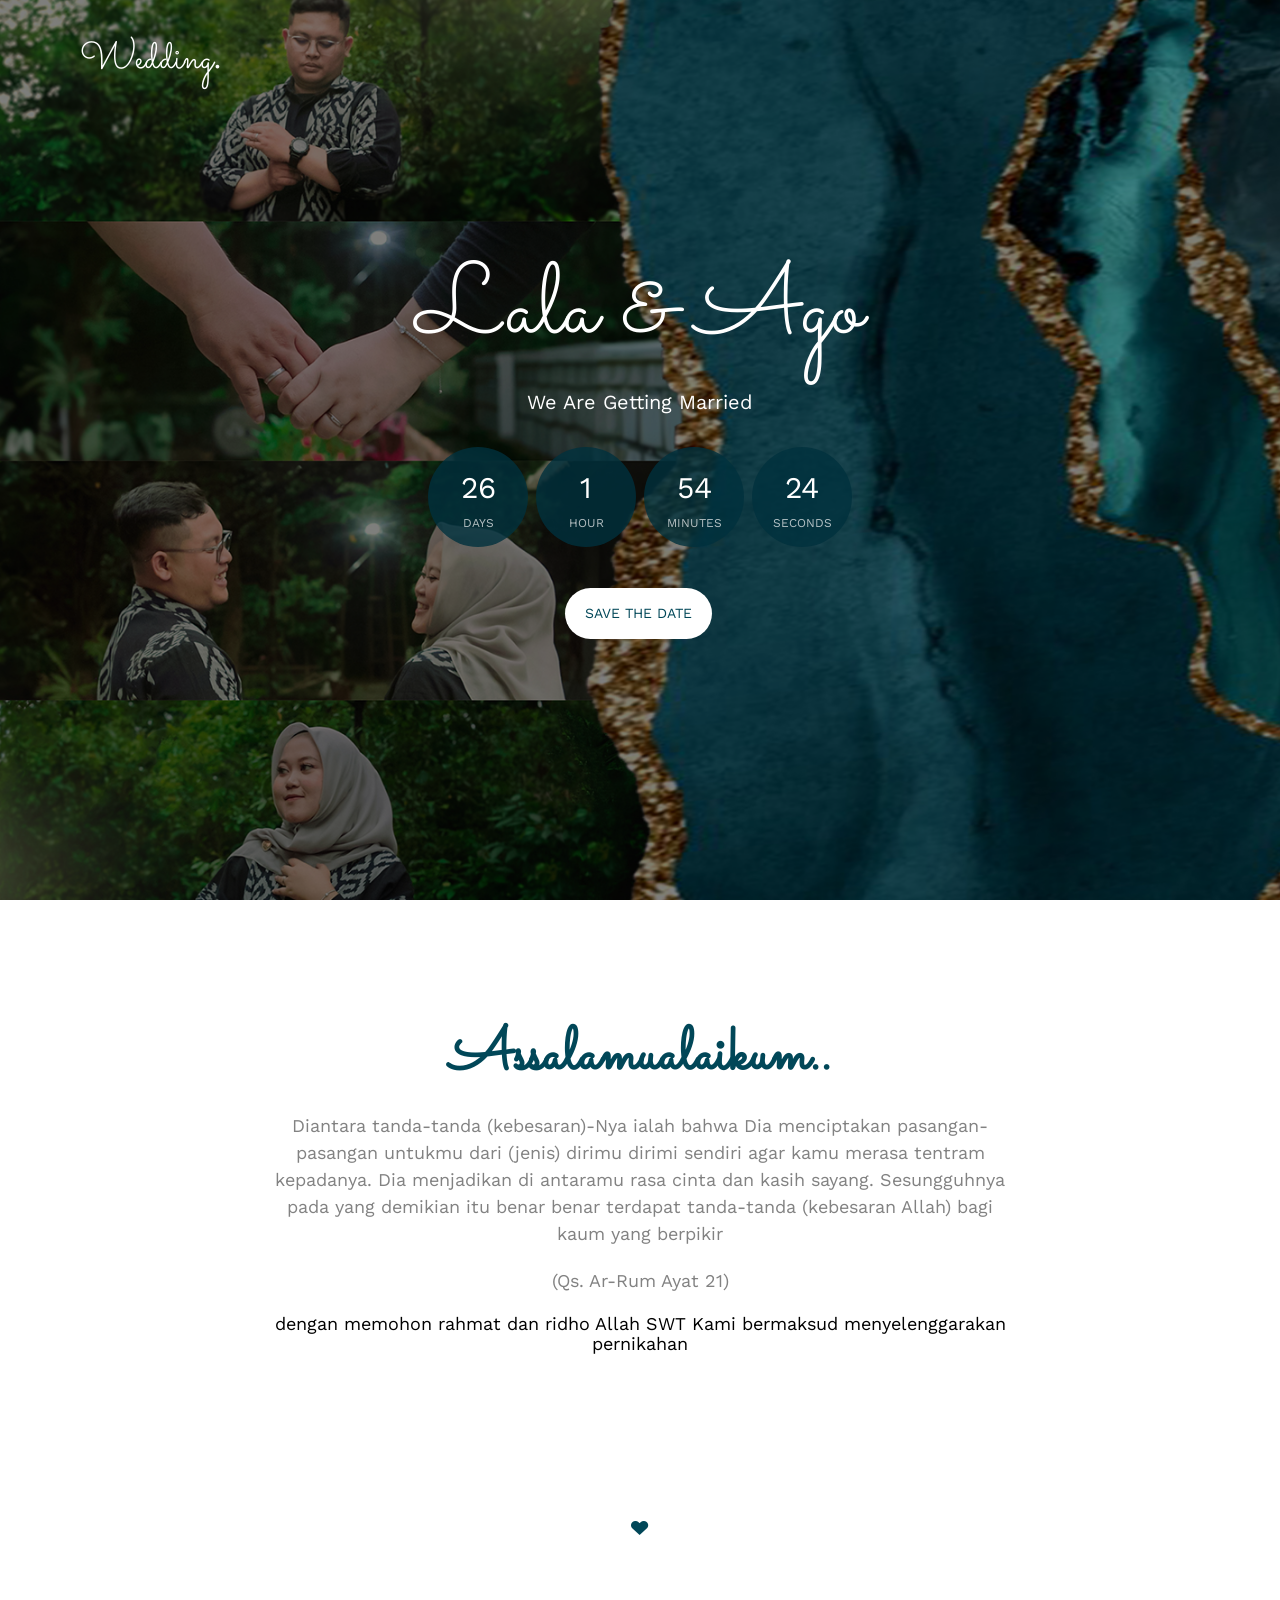
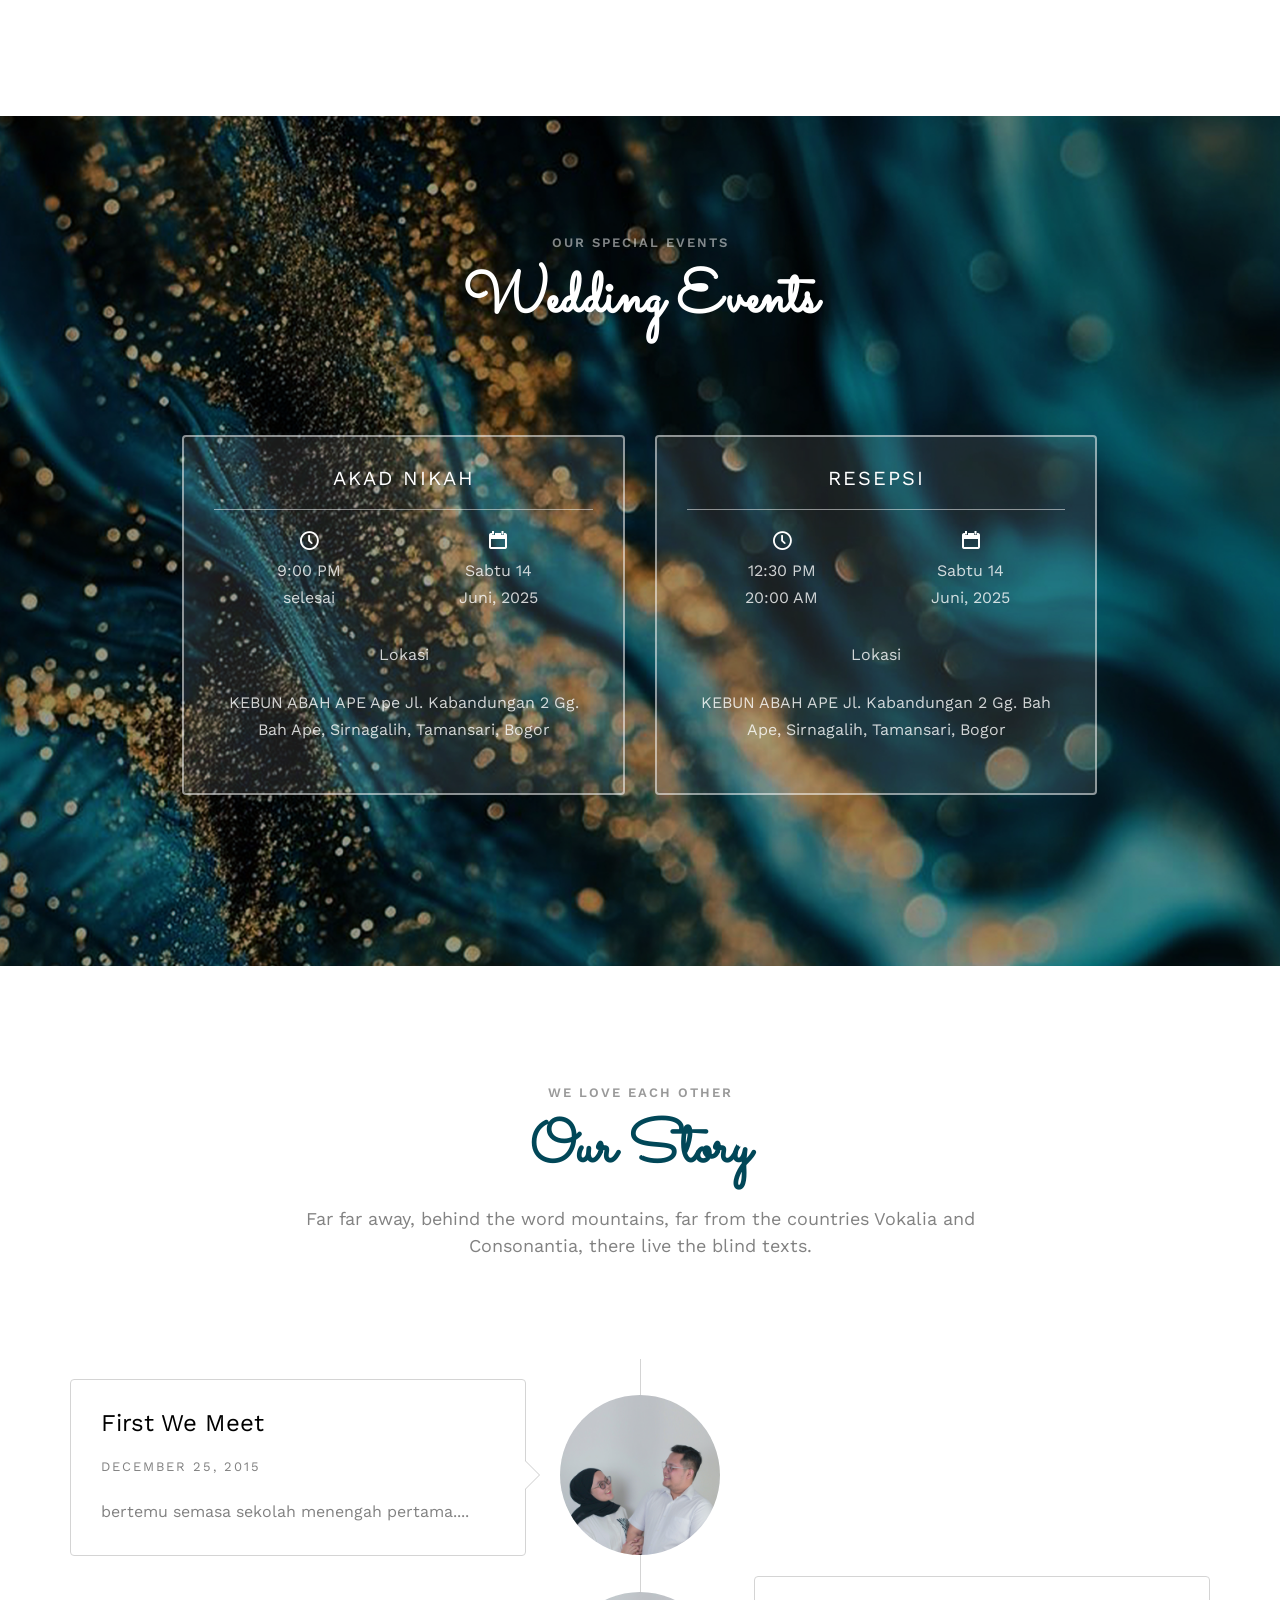
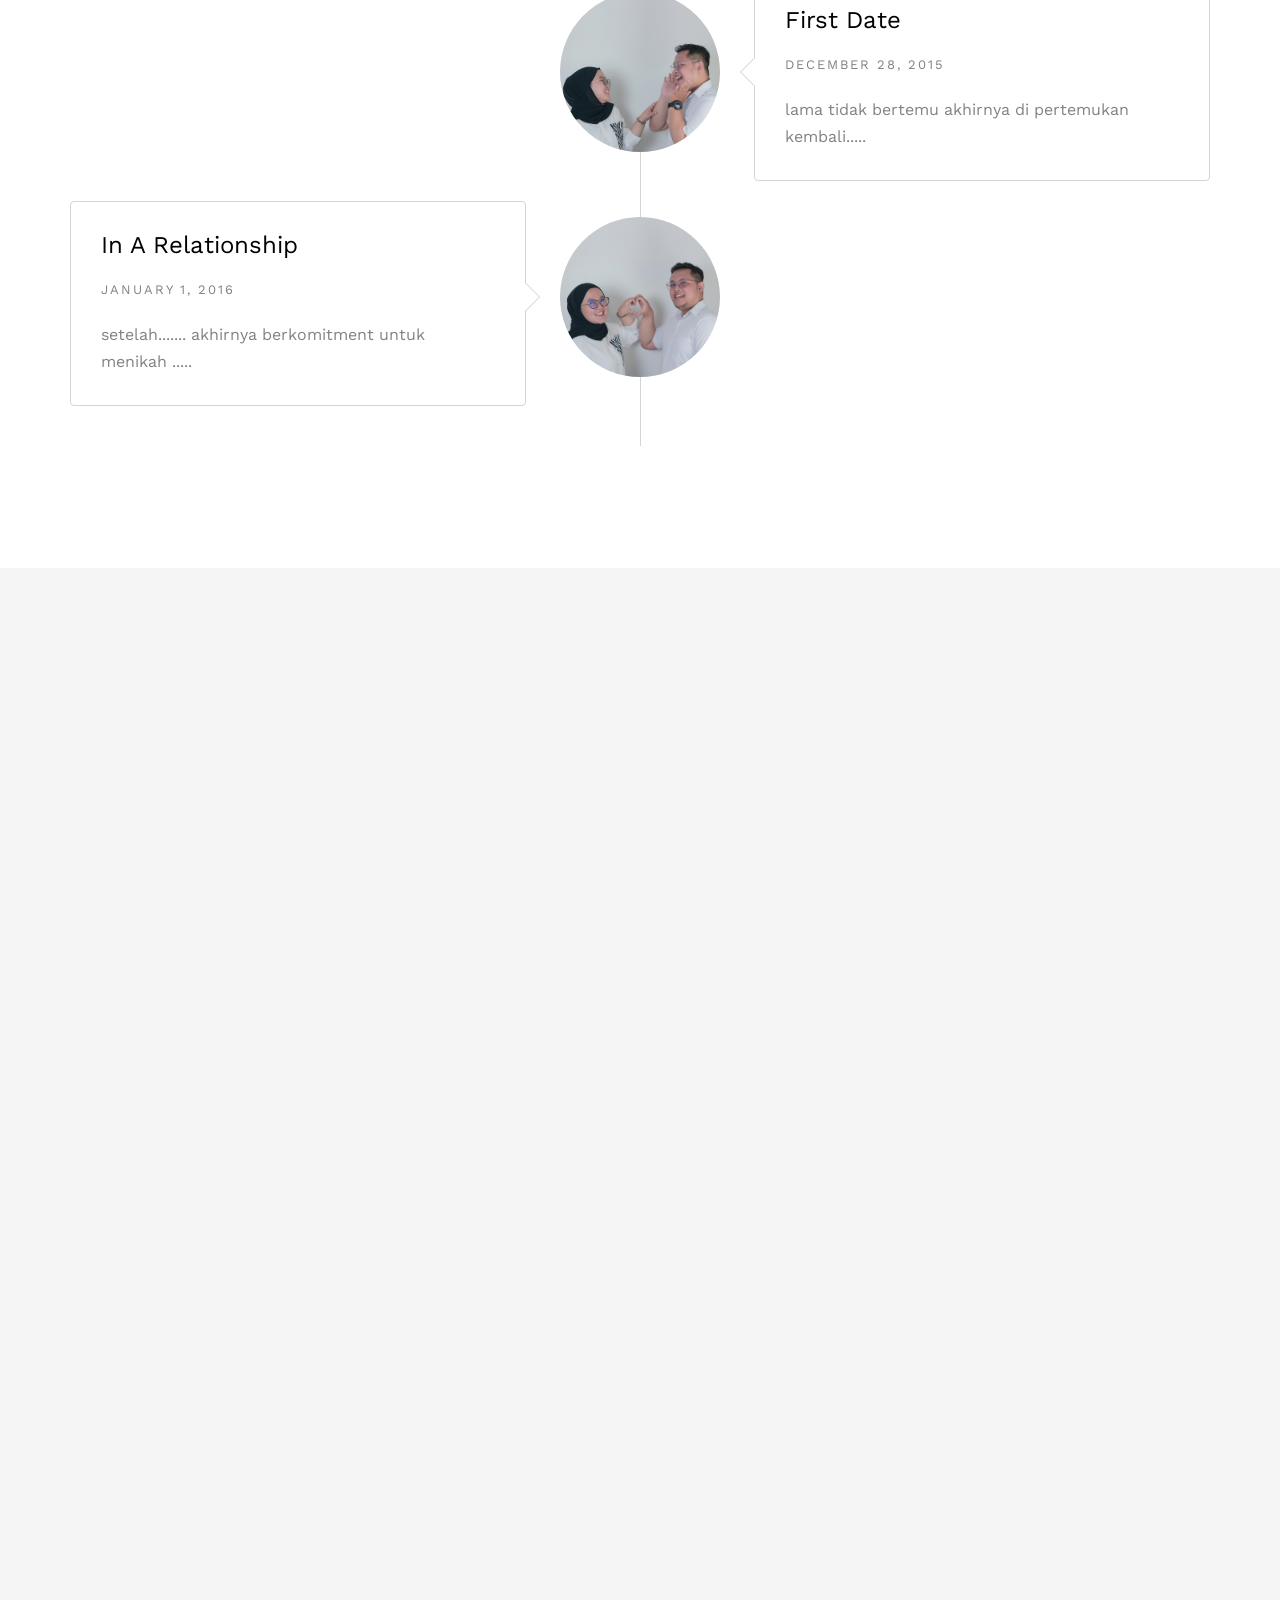
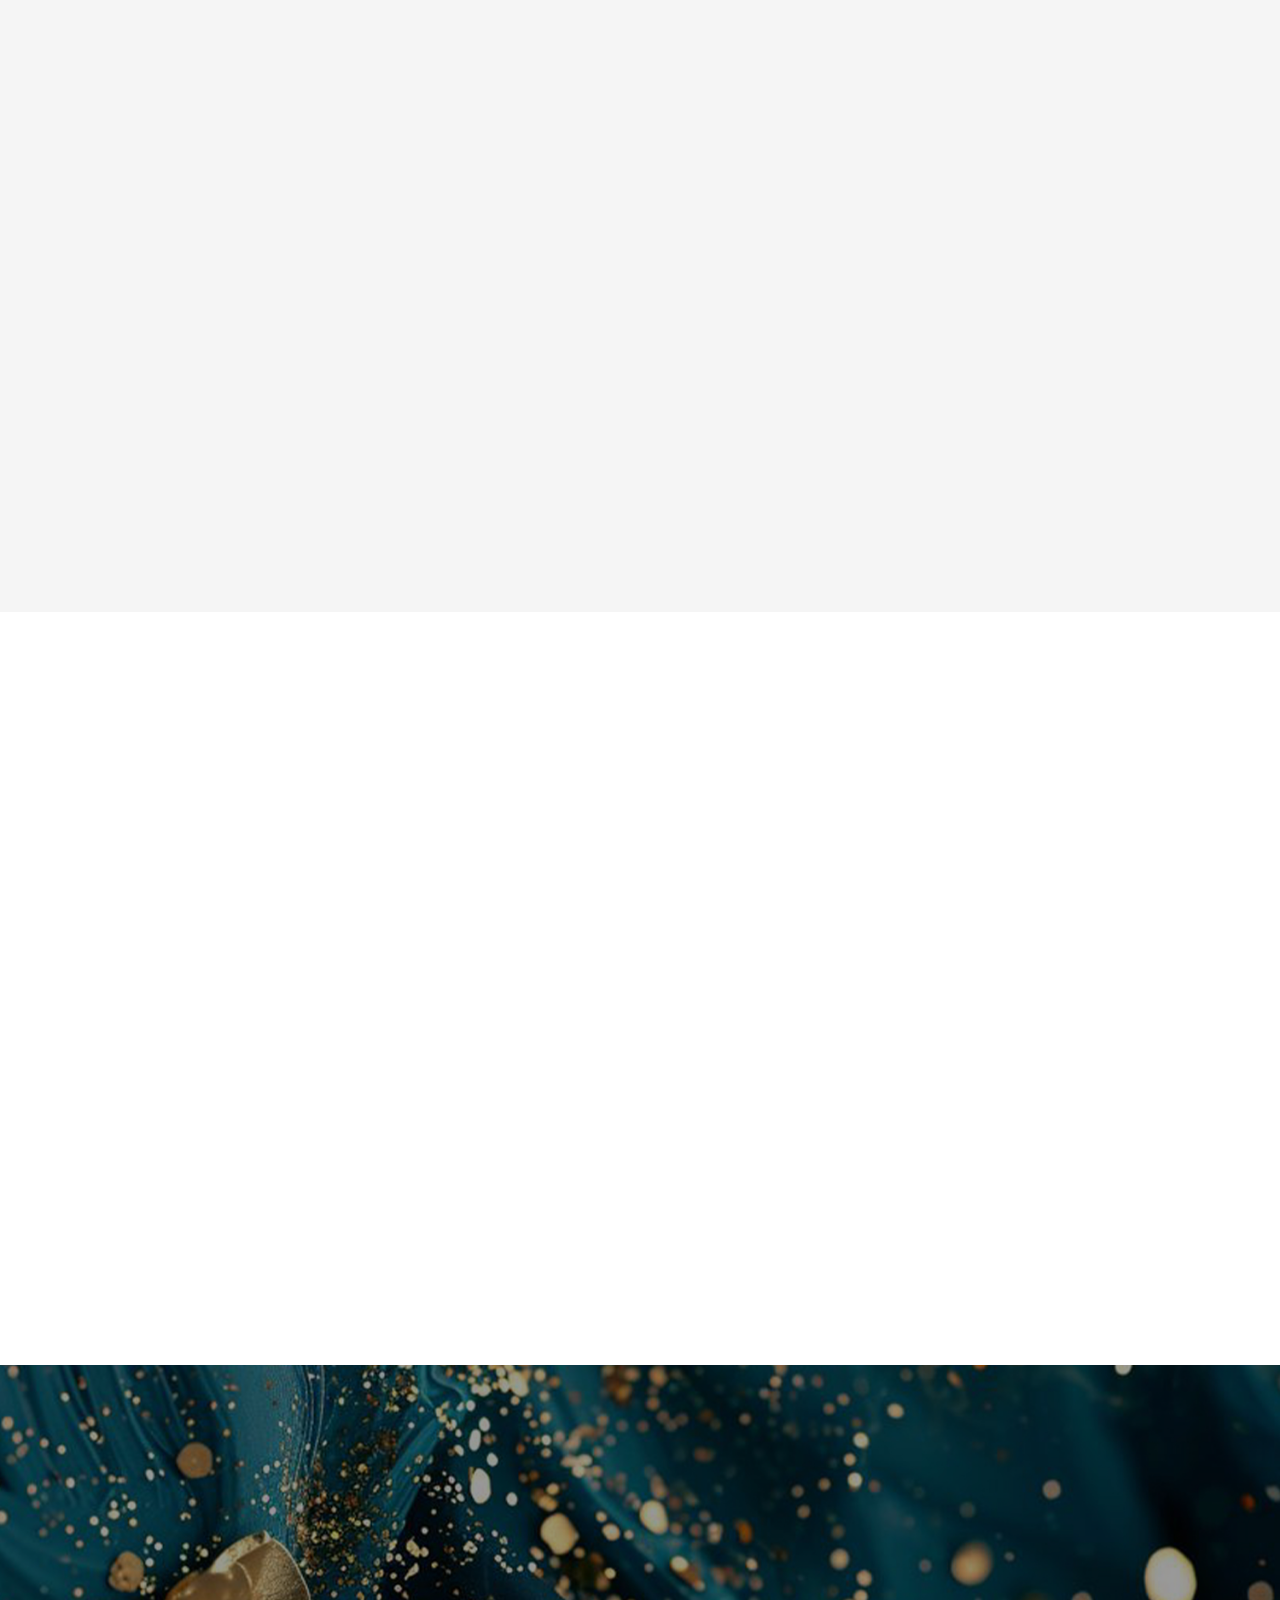
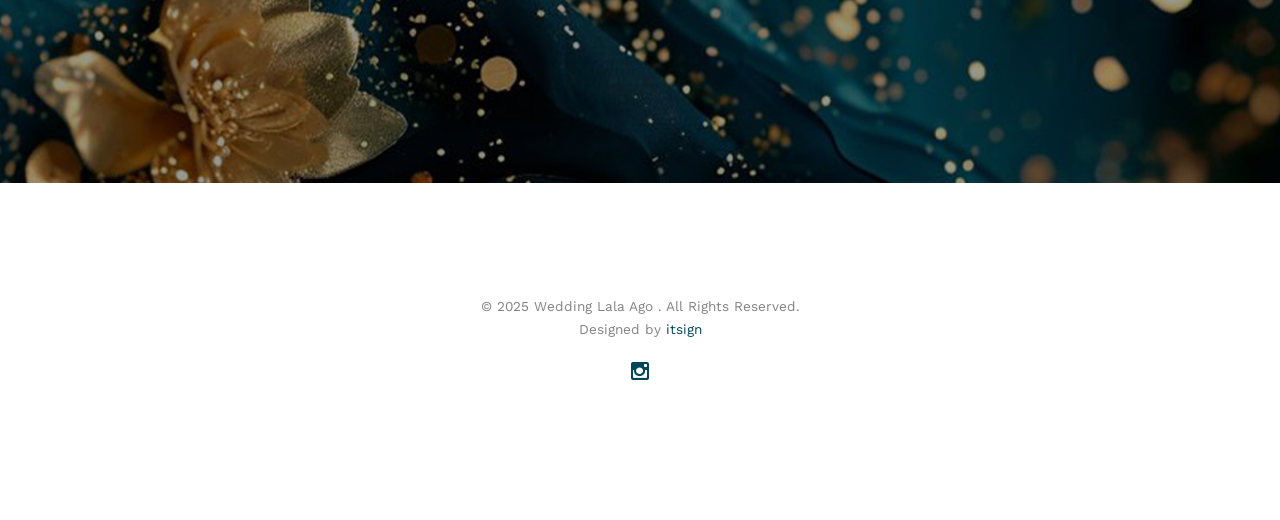
==== commit 18342279: "Add files via upload" ====
--- a/undangan.html
+++ b/undangan.html
@@ -11,7 +11,7 @@
 	<meta http-equiv="X-UA-Compatible" content="IE=edge">
 	<title>Wedding Invitation &mdash;  Lala Ago</title>
 	<meta name="viewport" content="width=device-width, initial-scale=1">
-	<meta name="description" content="Free HTML5 Template by FREEHTML5.CO" />
+	<meta name="description" content="lalaagoinvitation" />
 	<meta name="keywords" content="free html5, free template, free bootstrap, html5, css3, mobile first, responsive" />
 	<meta name="author" content="FREEHTML5.CO" />
 
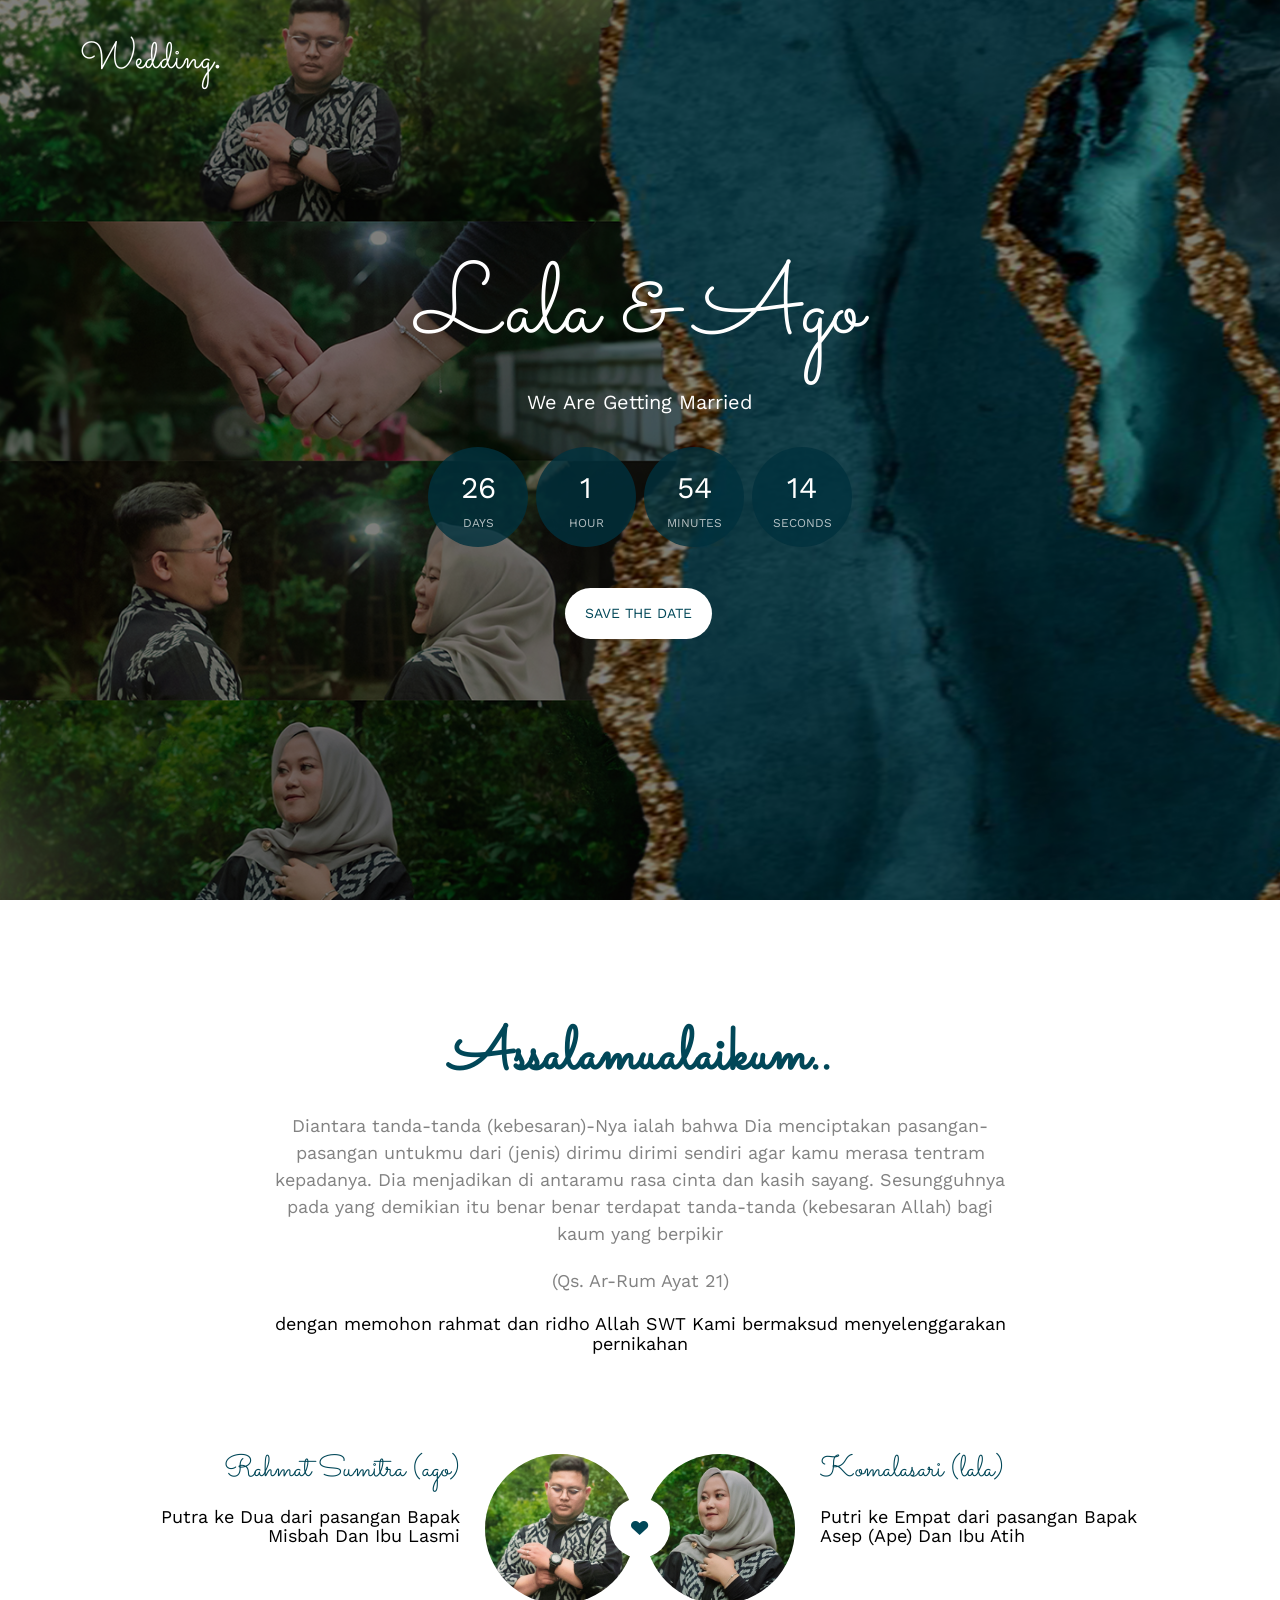
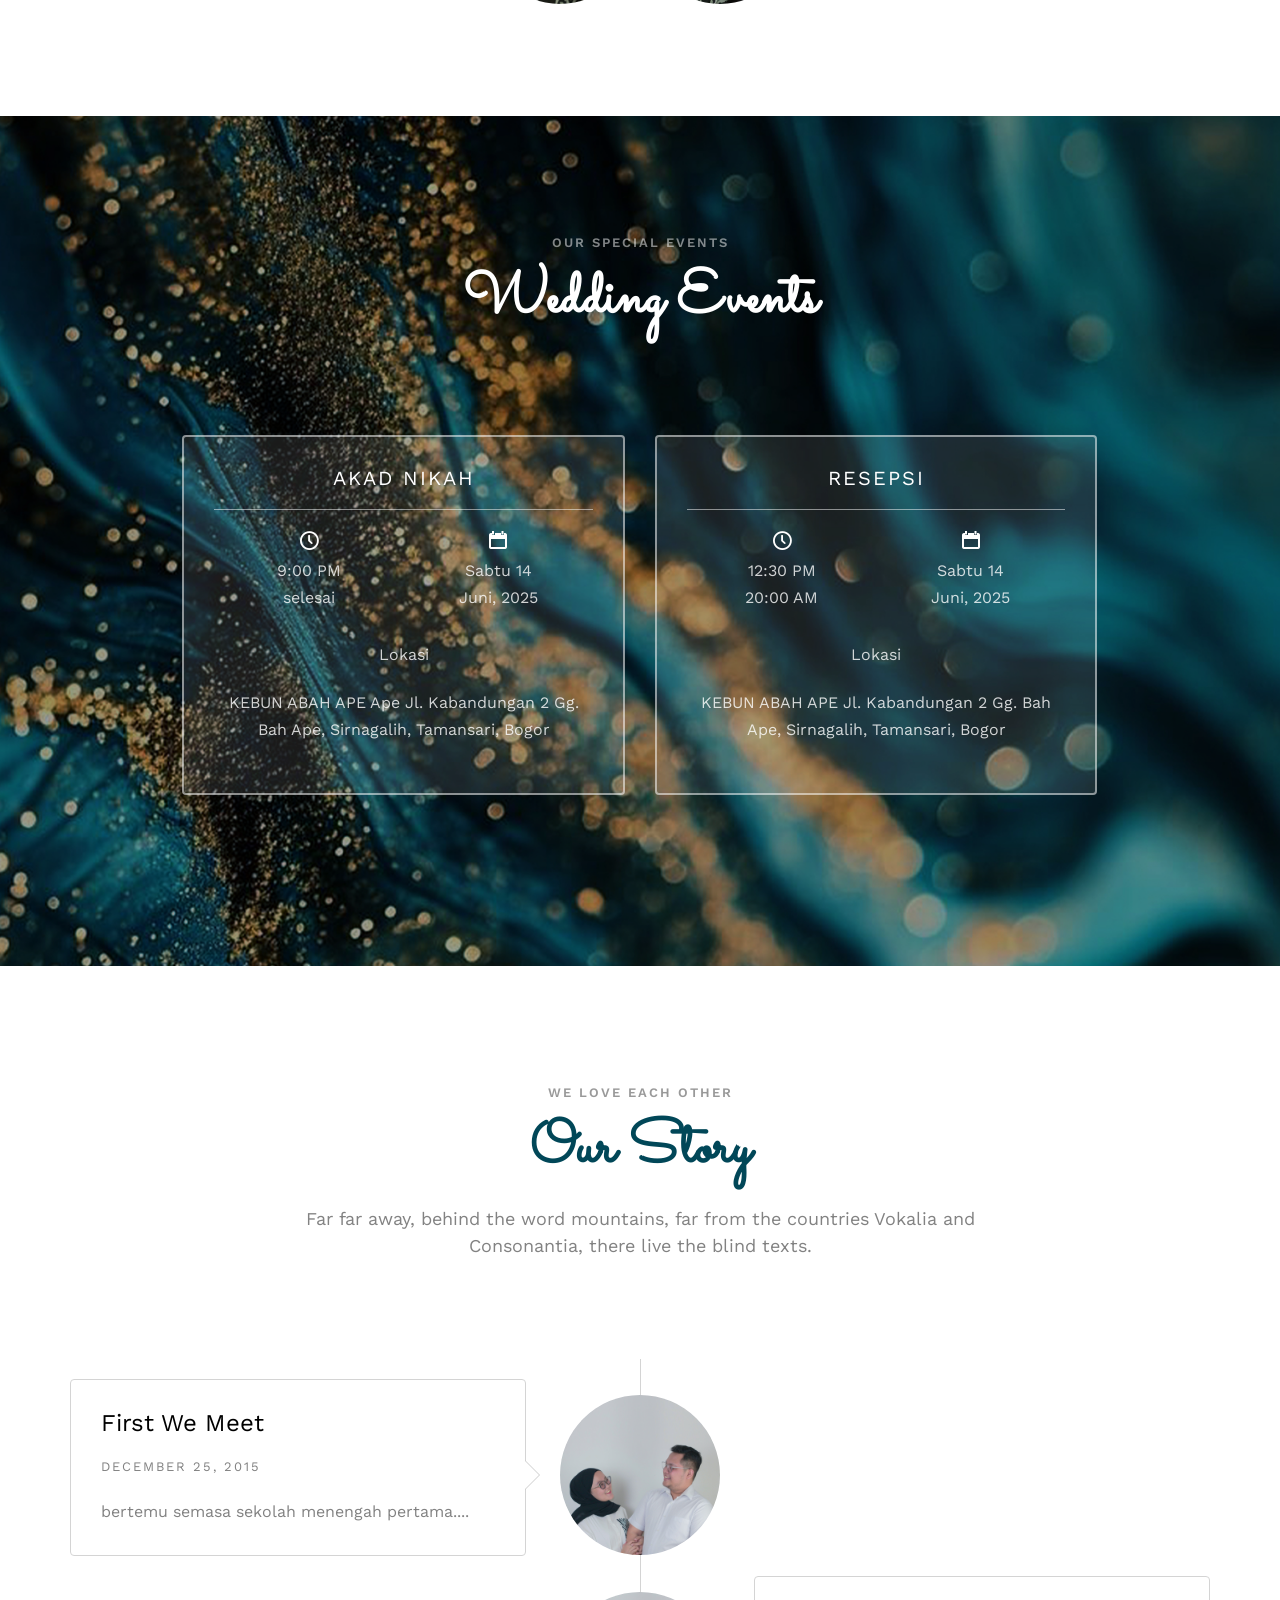
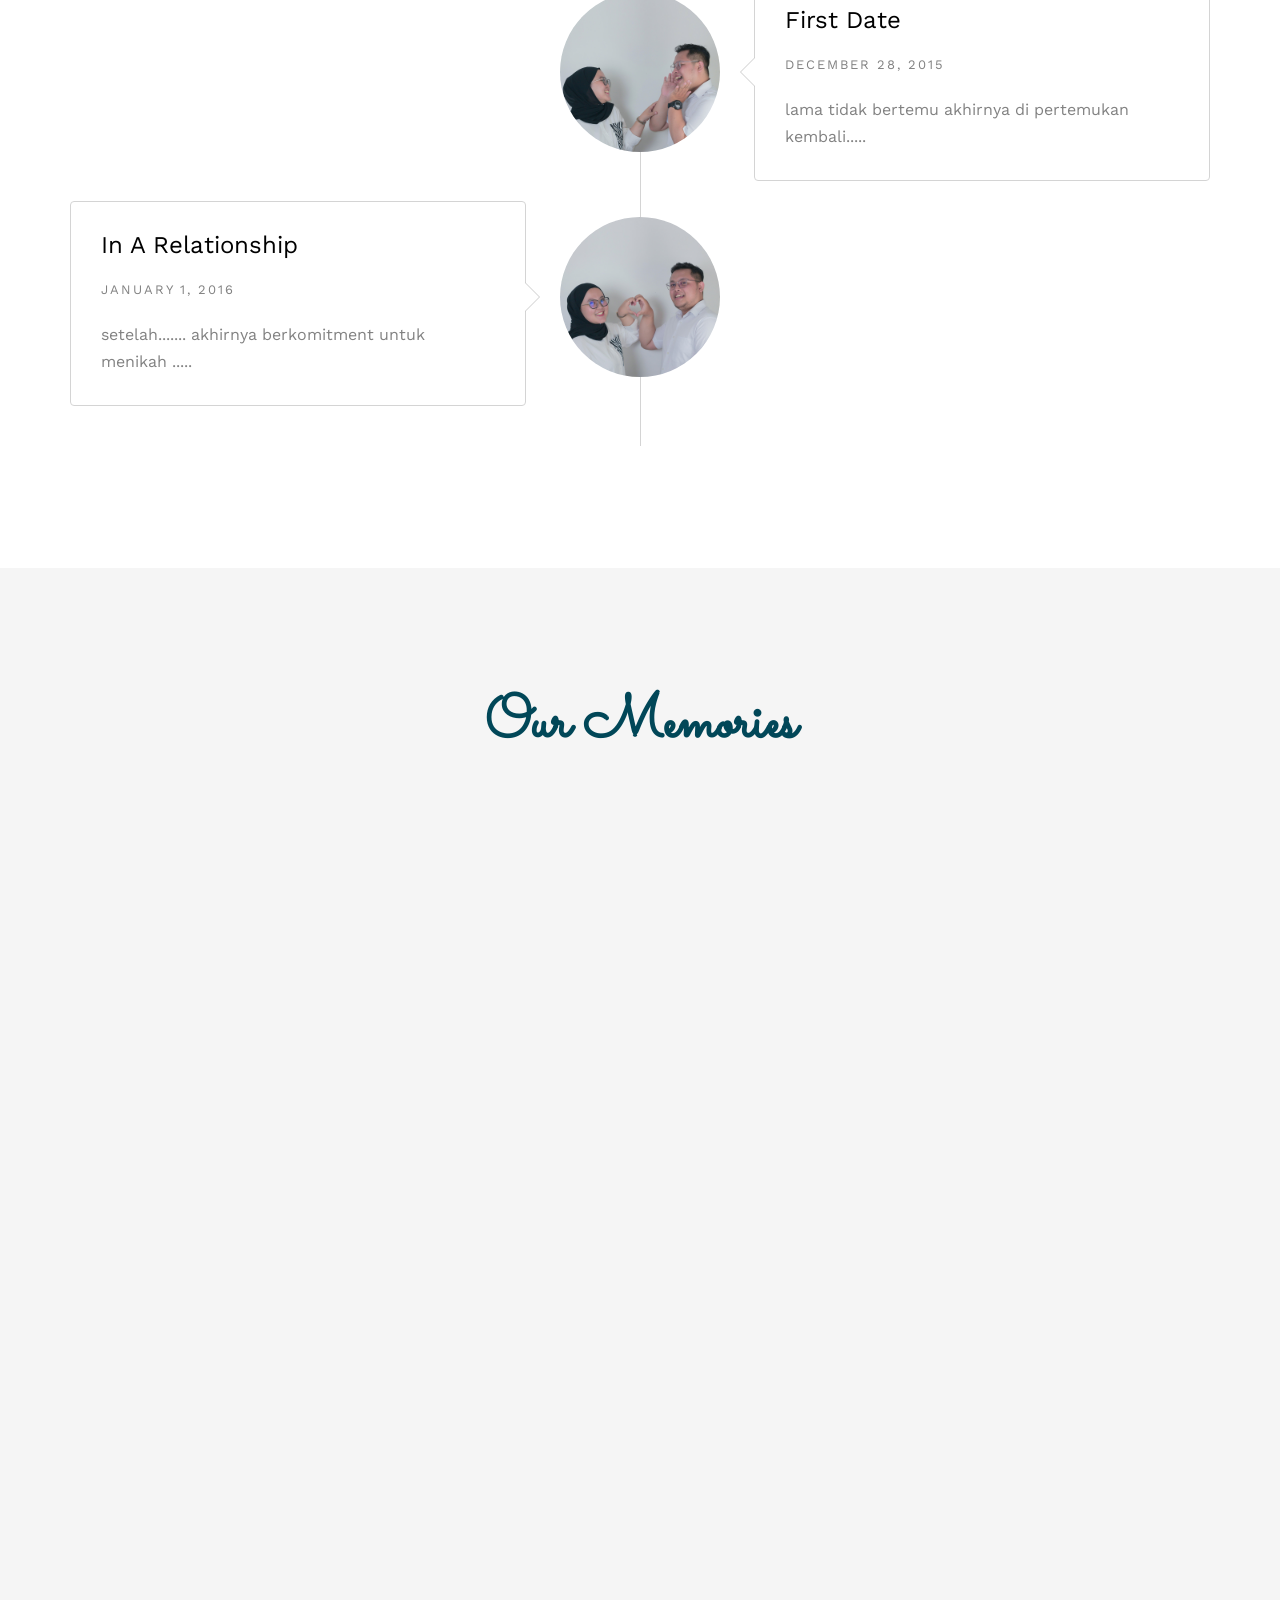
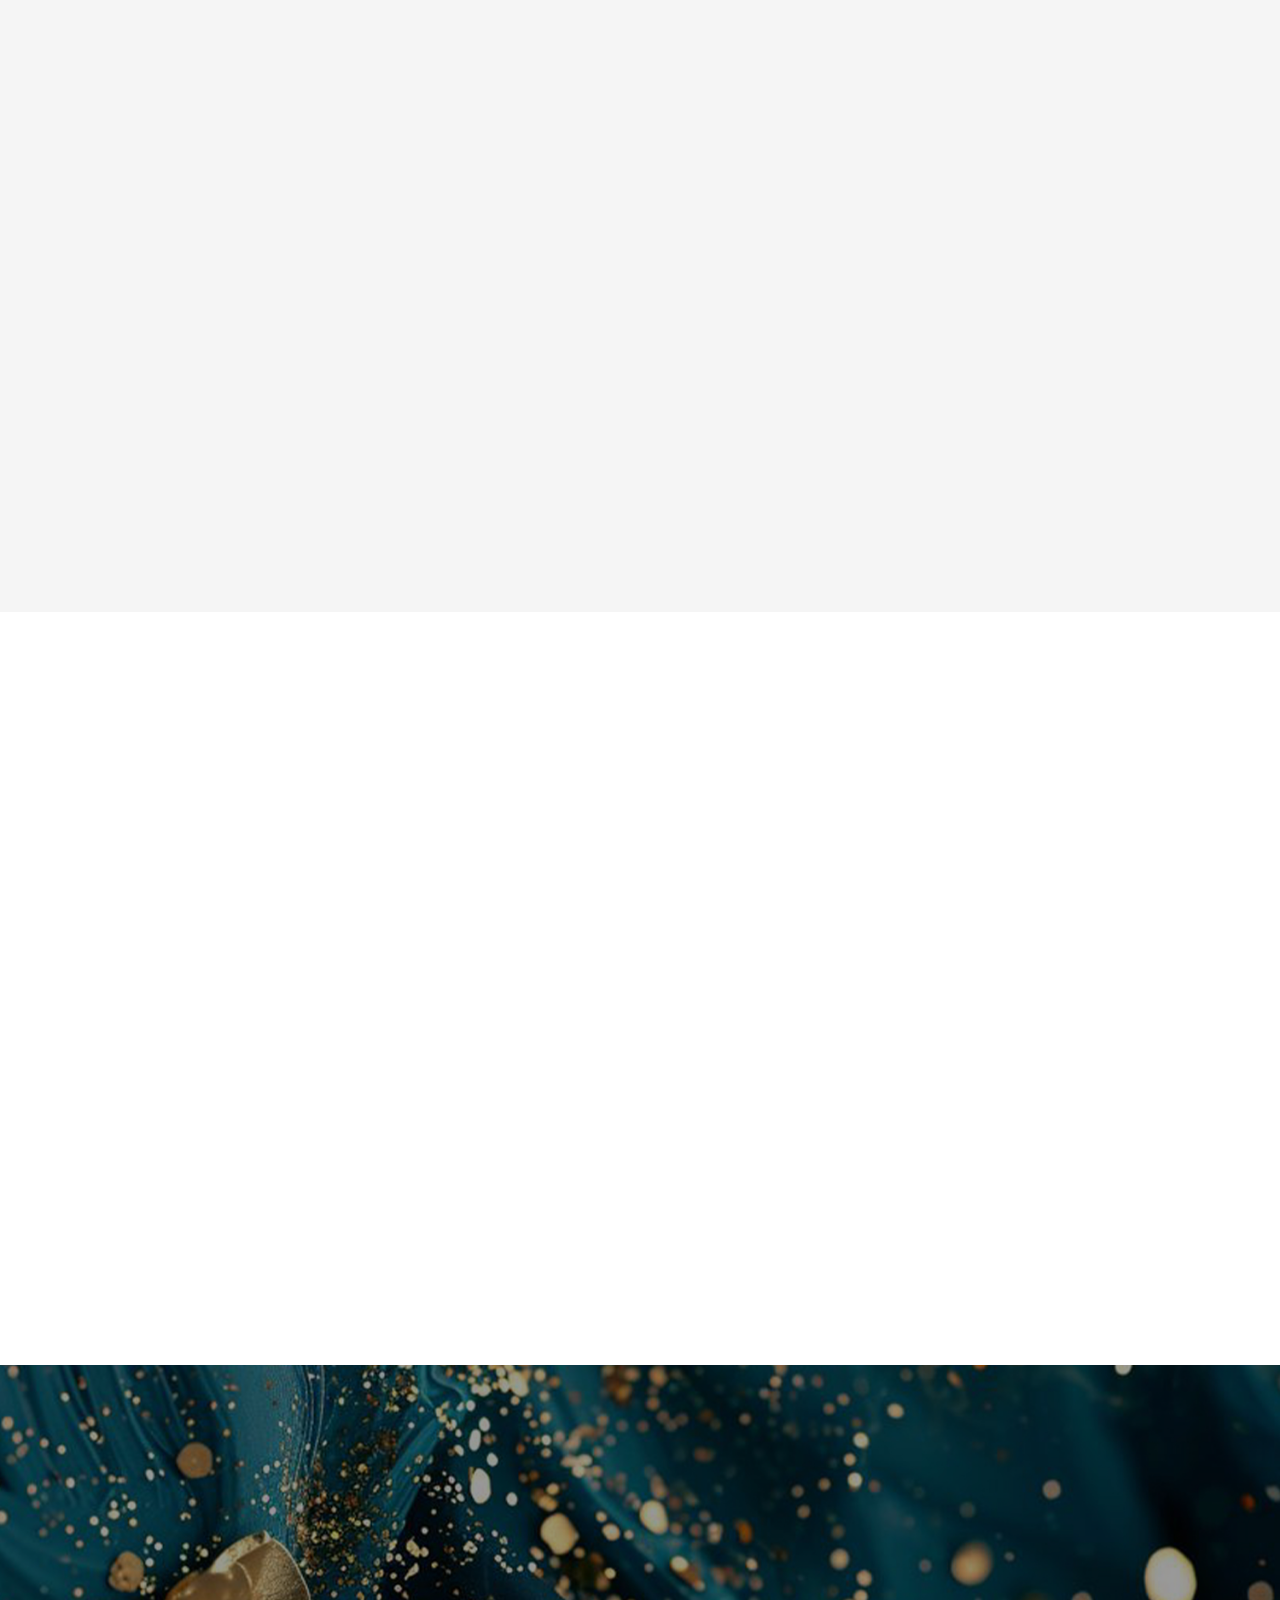
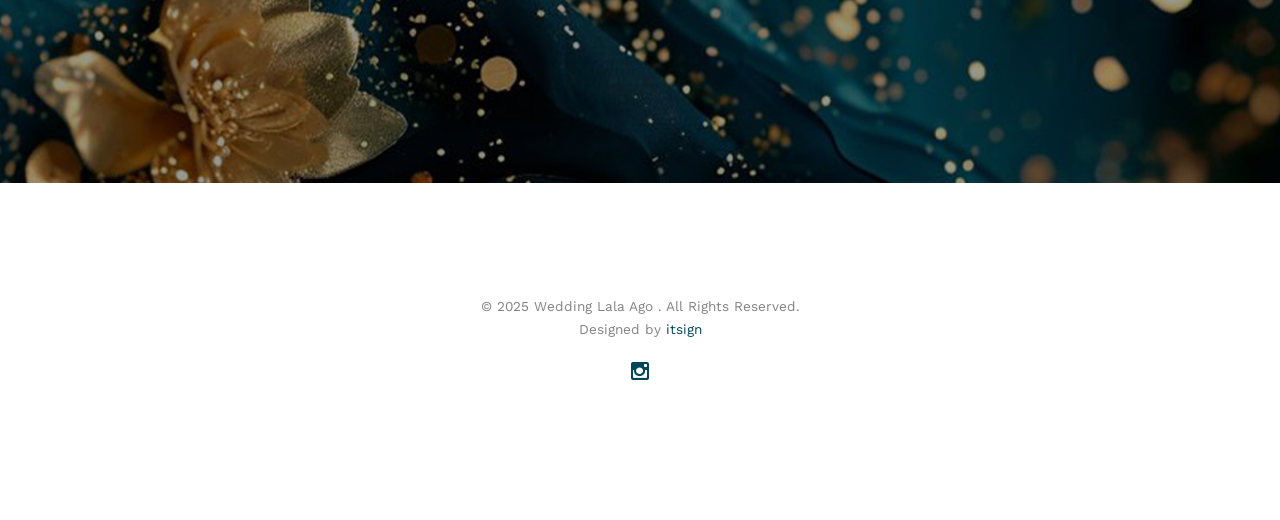
==== commit 0416048a: "Add files via upload" ====
--- a/undangan.html
+++ b/undangan.html
@@ -18,13 +18,7 @@
   <!-- 
 	//////////////////////////////////////////////////////
 
-	FREE HTML5 TEMPLATE 
-	DESIGNED & DEVELOPED by FREEHTML5.CO
-		
-	Website: 		http://freehtml5.co/
-	Email: 			info@freehtml5.co
-	Twitter: 		http://twitter.com/fh5co
-	Facebook: 		https://www.facebook.com/fh5co
+	
 
 	//////////////////////////////////////////////////////
 	 -->
